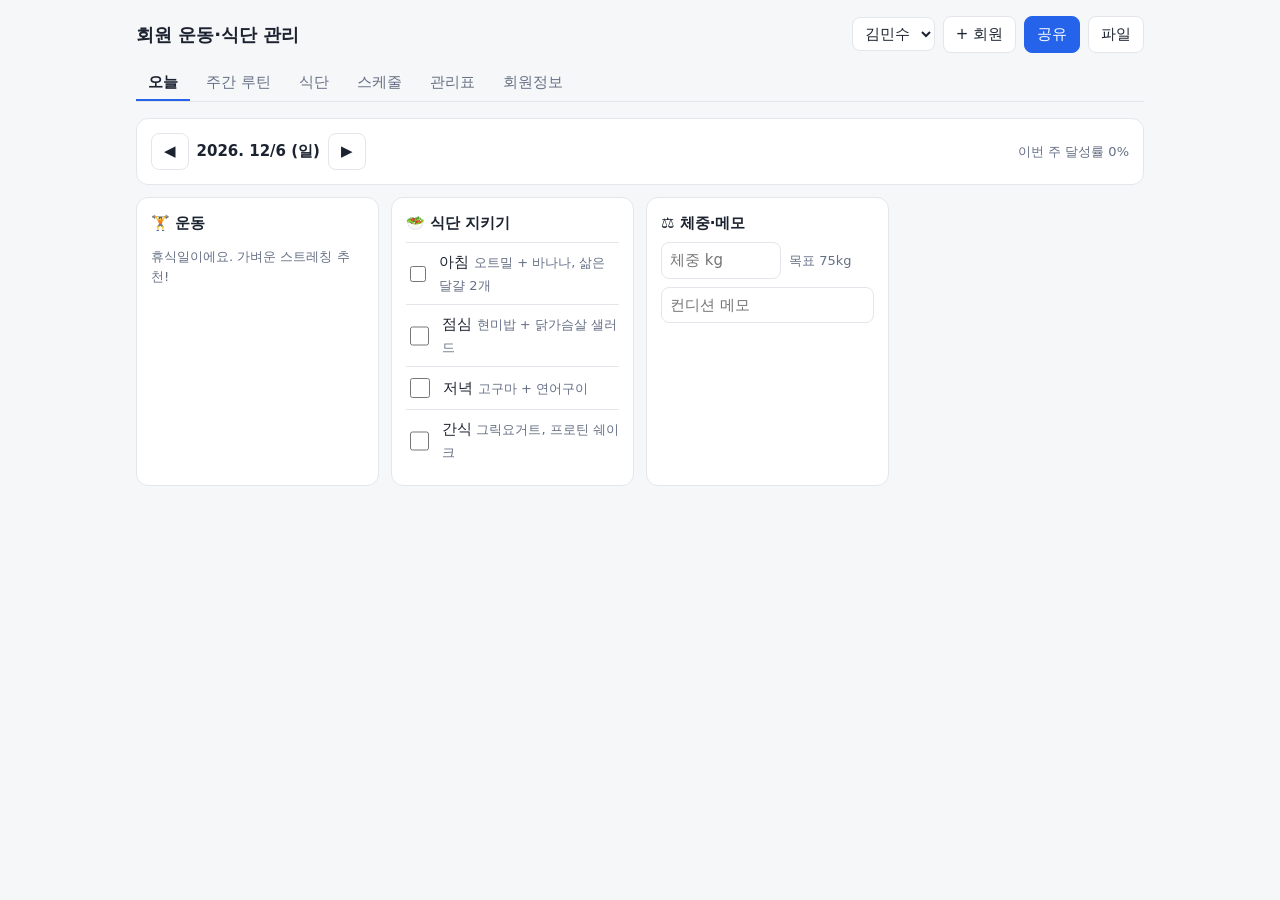
==== fitness/index.html @ 280bfaa5 "fitness: 회원별 운동 루틴·스케줄·식단·개인 관리표 앱 + 공유 링크 - fitness/index.html: 오늘 체크, 주간 루틴, 식단 합계, 스케줄(.ics), 4주 " ====
<!doctype html>
<html lang="ko">
<head>
<meta charset="utf-8">
<meta name="viewport" content="width=device-width,initial-scale=1">
<title>회원 운동 관리</title>
<meta name="description" content="회원별 운동 루틴·스케줄·식단·개인 운동 관리표">
<style>
:root{--bg:#f6f7f9;--card:#fff;--fg:#1c2330;--sub:#667085;--line:#e3e6eb;--pri:#2563eb;--pri-fg:#fff;--ok:#16a34a;--part:#f59e0b;--miss:#e5e7eb;--warn:#dc2626}
@media (prefers-color-scheme:dark){:root:not([data-theme="light"]){--bg:#0f141b;--card:#18202a;--fg:#e6e9ee;--sub:#98a2b3;--line:#2a3441;--pri:#60a5fa;--pri-fg:#0b1220;--ok:#22c55e;--part:#fbbf24;--miss:#2a3441;--warn:#f87171}}
:root[data-theme="dark"]{--bg:#0f141b;--card:#18202a;--fg:#e6e9ee;--sub:#98a2b3;--line:#2a3441;--pri:#60a5fa;--pri-fg:#0b1220;--ok:#22c55e;--part:#fbbf24;--miss:#2a3441;--warn:#f87171}
*{box-sizing:border-box}
body{margin:0;background:var(--bg);color:var(--fg);font:15px/1.5 system-ui,-apple-system,"Apple SD Gothic Neo","Malgun Gothic",sans-serif}
.wrap{max-width:1040px;margin:0 auto;padding:16px}
header{display:flex;flex-wrap:wrap;gap:8px;align-items:center;margin-bottom:12px}
header h1{font-size:18px;margin:0 auto 0 0}
button,select,input{font:inherit;color:inherit}
button{background:var(--card);border:1px solid var(--line);border-radius:8px;padding:6px 12px;cursor:pointer}
button.pri{background:var(--pri);color:var(--pri-fg);border-color:var(--pri)}
button.x{border:0;background:none;color:var(--sub);padding:0 4px}
select,input{background:var(--card);border:1px solid var(--line);border-radius:8px;padding:6px 8px;min-width:0}
.tabs{display:flex;gap:4px;overflow-x:auto;border-bottom:1px solid var(--line);margin-bottom:16px}
.tabs button{border:0;border-bottom:2px solid transparent;border-radius:0;background:none;white-space:nowrap;color:var(--sub)}
.tabs button.on{color:var(--fg);border-color:var(--pri);font-weight:600}
.card{background:var(--card);border:1px solid var(--line);border-radius:12px;padding:14px;margin-bottom:12px}
.card h3{margin:0 0 8px;font-size:15px}
.grid{display:grid;gap:12px;grid-template-columns:repeat(auto-fill,minmax(220px,1fr))}
.row{display:flex;gap:8px;align-items:center;flex-wrap:wrap}
.sub{color:var(--sub);font-size:13px}
.item{display:flex;justify-content:space-between;gap:8px;padding:6px 0;border-top:1px solid var(--line)}
.item:first-of-type{border-top:0}
label.chk{display:flex;gap:10px;align-items:center;padding:8px 0;border-top:1px solid var(--line);cursor:pointer}
label.chk input{width:20px;height:20px}
.bar{height:8px;background:var(--miss);border-radius:4px;overflow:hidden;margin:4px 0 10px}
.bar i{display:block;height:100%;background:var(--pri)}
.bar.over i{background:var(--warn)}
form.add{display:flex;flex-wrap:wrap;gap:6px;margin-top:10px}
form.add input{flex:1 1 80px}
form.add input.s{flex:0 1 64px}
table{width:100%;border-collapse:collapse;font-size:14px}
th,td{border:1px solid var(--line);padding:6px;text-align:center}
th{background:var(--bg);font-weight:600}
td.l{text-align:left;white-space:nowrap}
table.wk{min-width:520px}
@media (max-width:480px){th,td{padding:4px 3px;font-size:13px}}
.cal td{height:64px;vertical-align:top;cursor:pointer}
.cal .n{font-size:12px;color:var(--sub)}
.st-ok{background:color-mix(in srgb,var(--ok) 22%,transparent)}
.st-part{background:color-mix(in srgb,var(--part) 22%,transparent)}
.st-rest{color:var(--sub)}
.today{outline:2px solid var(--pri);outline-offset:-2px}
.ck{cursor:pointer;font-size:16px}
.banner{background:color-mix(in srgb,var(--pri) 14%,var(--card));border:1px solid var(--line);border-radius:10px;padding:10px 14px;margin-bottom:12px}
.modal{position:fixed;inset:0;background:#0008;display:flex;align-items:center;justify-content:center;padding:16px;z-index:9}
.modal .card{max-width:520px;width:100%}
.modal input{width:100%;margin:4px 0 8px}
#toast{position:fixed;left:50%;bottom:24px;transform:translateX(-50%);background:var(--fg);color:var(--bg);padding:8px 16px;border-radius:20px;opacity:0;transition:.2s;pointer-events:none}
#toast.on{opacity:1}
.share .edit{display:none!important}
.tw{overflow-x:auto}
@media print{header,.tabs,.edit,.noprint,#toast{display:none!important}body{background:#fff;color:#000}.card{border:0;padding:0}.wrap{max-width:none}}
</style>
</head>
<body>
<div class="wrap" id="app">불러오는 중…</div>
<div id="toast"></div>
<input type="file" id="file" accept=".json" hidden>
<script>
const WEEK=['월','화','수','목','금','토','일'],DAYS=['일','월','화','수','목','금','토'],SLOTS=['아침','점심','저녁','간식'];
const KEY='fit.v1',$=s=>document.querySelector(s);
const esc=s=>String(s??'').replace(/[&<>"']/g,c=>({'&':'&amp;','<':'&lt;','>':'&gt;','"':'&quot;',"'":'&#39;'}[c]));
const LS={get(k){try{return JSON.parse(localStorage.getItem(k))}catch(e){return null}},set(k,v){try{localStorage.setItem(k,JSON.stringify(v))}catch(e){}}};
const ymd=d=>new Date(d.getTime()-d.getTimezoneOffset()*6e4).toISOString().slice(0,10);
const TODAY=ymd(new Date());
const add=(s,n)=>{const d=new Date(s+'T00:00');d.setDate(d.getDate()+n);return ymd(d)};
const dn=s=>DAYS[new Date(s+'T00:00').getDay()];
const monday=s=>add(s,-((new Date(s+'T00:00').getDay()+6)%7));
const md=s=>+s.slice(5,7)+'/'+ +s.slice(8);
const enc=o=>{let s='';new TextEncoder().encode(JSON.stringify(o)).forEach(b=>s+=String.fromCharCode(b));return btoa(s).replace(/\+/g,'-').replace(/\//g,'_').replace(/=+$/,'')};
const dec=s=>JSON.parse(new TextDecoder().decode(Uint8Array.from(atob(s.replace(/-/g,'+').replace(/_/g,'/')),c=>c.charCodeAt(0))));
let D={members:[]},BASE=null,cur=null,SHARE=false,tab=LS.get(KEY+'.tab')||'today',day=TODAY,modal='';
const M=()=>D.members.find(m=>m.id===cur)||D.members[0];
const L=(m,d)=>(m.log[d]=m.log[d]||{done:[],meals:[]});
function stat(m,d){const ex=m.routine[dn(d)]||[],dn_=(m.log[d]?.done||[]).filter(n=>ex.some(e=>e.name===n)).length;return{t:ex.length,d:dn_}}
function rate(m,from,to){let t=0,d=0;for(let s=from;s<=to&&s<=TODAY;s=add(s,1)){const x=stat(m,s);t+=x.t;d+=x.d}return t?Math.round(d/t*100):0}
function toast(t){const e=$('#toast');e.textContent=t;e.classList.add('on');clearTimeout(e._t);e._t=setTimeout(()=>e.classList.remove('on'),1800)}
function save(){const m=M();if(SHARE){LS.set('fit.log.'+m.id,m.log)}else{D.updated=TODAY;LS.set(KEY,D);LS.set(KEY+'.cur',cur)}}
function dl(name,text,type){const a=document.createElement('a');a.href=URL.createObjectURL(new Blob([text],{type}));a.download=name;a.click();setTimeout(()=>URL.revokeObjectURL(a.href),1000)}
async function copy(t){try{await navigator.clipboard.writeText(t);toast('복사했어요')}catch(e){prompt('복사하세요',t)}}
const fix=m=>{m.routine=m.routine||{};WEEK.forEach(w=>m.routine[w]=m.routine[w]||[]);m.meals=m.meals||{};SLOTS.forEach(s=>m.meals[s]=m.meals[s]||[]);m.schedule=m.schedule||[];m.log=m.log||{};return m};

async function init(){
  const q=new URLSearchParams(location.search);
  try{BASE=await(await fetch('members.json',{cache:'no-store'})).json()}catch(e){}
  let sm=null;
  if(location.hash.startsWith('#s=')){try{sm=dec(location.hash.slice(3))}catch(e){toast('공유 링크가 손상됐어요')}}
  else if(q.get('m')){sm=BASE?.members.find(x=>x.id===q.get('m'));if(!sm)toast('회원을 찾지 못했어요')}
  if(sm){SHARE=true;document.body.classList.add('share');sm=fix(structuredClone(sm));sm.log=LS.get('fit.log.'+sm.id)||sm.log;D={members:[sm]};cur=sm.id;if(tab==='info')tab='today'}
  else{D=LS.get(KEY)||structuredClone(BASE)||{members:[]};D.members.forEach(fix);cur=LS.get(KEY+'.cur')||D.members[0]?.id}
  render();
}

function render(){
  const m=M();
  const tabs=[['today','오늘'],['routine','주간 루틴'],['diet','식단'],['sched','스케줄'],['sheet','관리표'],['info','회원정보']].filter(t=>!(SHARE&&t[0]==='info'));
  let h=`<header><h1>${SHARE?esc(m.name)+'님 운동 루틴':'회원 운동·식단 관리'}</h1>`;
  if(!SHARE)h+=`<select id="msel" aria-label="회원 선택">${D.members.map(x=>`<option value="${esc(x.id)}"${x.id===m?.id?' selected':''}>${esc(x.name)}</option>`).join('')}</select>
    <button data-act="addM">+ 회원</button><button class="pri" data-act="share">공유</button><button data-act="more">파일</button>`;
  else h+=`<button class="pri" data-act="copylog">기록 보내기</button>`;
  h+=`</header>`;
  if(SHARE)h+=`<div class="banner">트레이너가 보낸 루틴이에요. 체크한 기록은 이 기기에 저장되고, <b>기록 보내기</b>로 카톡 등에 붙여넣어 전달할 수 있어요.</div>`;
  if(!m){$('#app').innerHTML=h+`<div class="card">회원이 없어요. <button class="pri" data-act="addM">+ 회원 추가</button></div>`;return}
  h+=`<nav class="tabs">${tabs.map(([k,v])=>`<button data-act="tab" data-k="${k}" class="${tab===k?'on':''}">${v}</button>`).join('')}</nav>`;
  h+=({today:vToday,routine:vRoutine,diet:vDiet,sched:vSched,sheet:vSheet,info:vInfo}[tab]||vToday)(m);
  $('#app').innerHTML=h+modal;
}

function vToday(m){
  const ex=m.routine[dn(day)],lg=m.log[day]||{},done=lg.done||[],meals=lg.meals||[],s=stat(m,day);
  const pct=s.t?Math.round(s.d/s.t*100):0;
  const sc=m.schedule.filter(x=>x.date===day);
  return `<div class="card row"><button data-act="day" data-n="-1" aria-label="전날">◀</button><b>${day.slice(0,4)}. ${md(day)} (${dn(day)})</b><button data-act="day" data-n="1" aria-label="다음날">▶</button>${day!==TODAY?'<button data-act="day" data-n="0">오늘</button>':''}<span class="sub" style="margin-left:auto">이번 주 달성률 ${rate(m,monday(day),add(monday(day),6))}%</span></div>
  ${sc.length?`<div class="card"><h3>📅 오늘 일정</h3>${sc.map(x=>`<div class="item"><span>${esc(x.time)} ${esc(x.title)}</span><span class="sub">${esc(x.note)}</span></div>`).join('')}</div>`:''}
  <div class="grid">
  <div class="card"><h3>🏋️ 운동 ${s.t?`<span class="sub">${s.d}/${s.t}</span>`:''}</h3>${s.t?`<div class="bar"><i style="width:${pct}%"></i></div>`+ex.map(e=>`<label class="chk"><input type="checkbox" data-act="ex" data-name="${esc(e.name)}"${done.includes(e.name)?' checked':''}><span>${esc(e.name)} <span class="sub">${exTxt(e)}</span></span></label>`).join(''):'<p class="sub">휴식일이에요. 가벼운 스트레칭 추천!</p>'}</div>
  <div class="card"><h3>🥗 식단 지키기</h3>${SLOTS.map(sl=>`<label class="chk"><input type="checkbox" data-act="meal" data-slot="${sl}"${meals.includes(sl)?' checked':''}><span>${sl} <span class="sub">${esc(m.meals[sl].map(f=>f.food).join(', ')||'자유')}</span></span></label>`).join('')}</div>
  <div class="card"><h3>⚖️ 체중·메모</h3><div class="row"><input type="number" step="0.1" inputmode="decimal" placeholder="체중 kg" data-log="weight" value="${lg.weight??''}" style="width:120px"> <span class="sub">목표 ${m.targetWeight??'-'}kg</span></div><input placeholder="컨디션 메모" data-log="memo" value="${esc(lg.memo)}" style="width:100%;margin-top:8px"></div>
  </div>`;
}
const exTxt=e=>`${e.sets}×${esc(e.reps)}${+e.kg?' · '+e.kg+'kg':''}`;

function vRoutine(m){
  return `<div class="grid">${WEEK.map(w=>{const ex=m.routine[w];return `<div class="card"><h3>${w}요일 <span class="sub">${ex.length?ex.length+'종목 · '+ex.reduce((a,e)=>a+(+e.sets||0),0)+'세트':'휴식'}</span></h3>${ex.map((e,i)=>`<div class="item"><span>${esc(e.name)}</span><span class="sub">${exTxt(e)} <button class="x edit" data-act="delEx" data-w="${w}" data-i="${i}" aria-label="삭제">×</button></span></div>`).join('')}</div>`}).join('')}</div>
  <div class="card edit"><h3>운동 추가</h3><form class="add" data-form="ex"><select name="w">${WEEK.map(w=>`<option>${w}</option>`).join('')}</select><input name="name" placeholder="운동 이름" required><input class="s" name="sets" type="number" min="1" placeholder="세트" required><input class="s" name="reps" placeholder="횟수" required><input class="s" name="kg" type="number" step="0.5" placeholder="kg"><button class="pri">추가</button></form>
  <div class="row" style="margin-top:10px"><span class="sub">요일 복사:</span><select id="cpf">${WEEK.map(w=>`<option>${w}</option>`).join('')}</select>→<select id="cpt">${WEEK.map(w=>`<option>${w}</option>`).join('')}</select><button data-act="cpDay">복사</button></div></div>`;
}

function vDiet(m){
  const all=SLOTS.flatMap(s=>m.meals[s]),k=all.reduce((a,f)=>a+(+f.kcal||0),0),p=all.reduce((a,f)=>a+(+f.protein||0),0);
  const b=(v,t)=>`<div class="bar${t&&v>t*1.1?' over':''}"><i style="width:${t?Math.min(100,v/t*100):0}%"></i></div>`;
  return `<div class="card"><h3>하루 합계</h3><div class="sub">칼로리 ${k} / ${m.kcal||'-'} kcal</div>${b(k,m.kcal)}<div class="sub">단백질 ${p} / ${m.protein||'-'} g</div>${b(p,m.protein)}</div>
  <div class="grid">${SLOTS.map(s=>`<div class="card"><h3>${s} <span class="sub">${m.meals[s].reduce((a,f)=>a+(+f.kcal||0),0)}kcal</span></h3>${m.meals[s].map((f,i)=>`<div class="item"><span>${esc(f.food)}</span><span class="sub">${f.kcal}kcal · 단 ${f.protein}g <button class="x edit" data-act="delMeal" data-s="${s}" data-i="${i}" aria-label="삭제">×</button></span></div>`).join('')||'<p class="sub">비어 있음</p>'}</div>`).join('')}</div>
  <div class="card edit"><h3>음식 추가</h3><form class="add" data-form="meal"><select name="s">${SLOTS.map(s=>`<option>${s}</option>`).join('')}</select><input name="food" placeholder="음식" required><input class="s" name="kcal" type="number" placeholder="kcal" required><input class="s" name="protein" type="number" placeholder="단백질g"><button class="pri">추가</button></form></div>`;
}

function vSched(m){
  const list=m.schedule.map((x,i)=>({...x,i})).sort((a,b)=>(a.date+a.time).localeCompare(b.date+b.time));
  const up=list.filter(x=>x.date>=TODAY),past=list.filter(x=>x.date<TODAY).reverse();
  const row=x=>`<div class="item"><span><b>${md(x.date)}(${dn(x.date)})</b> ${esc(x.time)} ${esc(x.title)} <span class="sub">${esc(x.note)}</span></span><button class="x edit" data-act="delSch" data-i="${x.i}" aria-label="삭제">×</button></div>`;
  return `<div class="card"><div class="row"><h3 style="margin:0">다가오는 일정</h3><button style="margin-left:auto" data-act="ics">📲 내 캘린더에 저장</button></div>${up.map(row).join('')||'<p class="sub">예정된 일정이 없어요</p>'}</div>
  ${past.length?`<div class="card"><h3>지난 일정</h3>${past.slice(0,10).map(row).join('')}</div>`:''}
  <div class="card edit"><h3>일정 추가</h3><form class="add" data-form="sch"><input name="date" type="date" value="${TODAY}" required><input class="s" name="time" type="time" value="19:00"><input name="title" placeholder="예: PT 세션" required><input name="note" placeholder="메모"><button class="pri">추가</button></form></div>`;
}

function vSheet(m){
  const mon=monday(day),wk=[-21,-14,-7,0].map(n=>add(mon,n)),r=rate(m,wk[0],add(mon,6));
  const ws=m.log&&Object.keys(m.log).sort().map(d=>m.log[d].weight).filter(Boolean),last=ws.length?ws[ws.length-1]:m.weight;
  let h=`<div class="card"><div class="row"><h3 style="margin:0">${esc(m.name)} · 개인 운동 계획 관리표</h3><span class="noprint" style="margin-left:auto"><button data-act="day" data-n="-7">◀</button> <button data-act="day" data-n="7">▶</button> <button data-act="print">🖨 인쇄/PDF</button></span></div>
  <p class="sub">목표 ${esc(m.goal)} · ${esc(m.level)} · 시작 ${esc(m.start)} · 체중 ${m.weight??'-'} → <b>${last??'-'}</b> (목표 ${m.targetWeight??'-'}kg) · 4주 달성률 <b>${r}%</b></p>
  <div class="tw"><table class="cal"><tr><th>주</th>${WEEK.map(w=>`<th>${w}</th>`).join('')}</tr>${wk.map(w0=>`<tr><th>${md(w0)}~</th>${WEEK.map((_,i)=>{const d=add(w0,i),s=stat(m,d),c=!s.t?'st-rest':s.d===s.t?'st-ok':s.d?'st-part':'',wt=m.log[d]?.weight;return `<td class="${c}${d===TODAY?' today':''}" data-act="goDay" data-d="${d}"><div class="n">${md(d)}</div>${s.t?s.d+'/'+s.t:'휴식'}${wt?`<div class="n">${wt}kg</div>`:''}</td>`}).join('')}</tr>`).join('')}</table></div>
  <p class="sub">초록=완료 · 노랑=일부 · 칸을 누르면 그날로 이동</p></div>`;
  h+=`<div class="card"><h3>요일별 운동 체크표 (최근 4주)</h3><div class="tw"><table class="wk"><tr><th>요일</th><th>운동</th><th>세트×횟수</th><th>중량</th>${wk.map(w=>`<th>${md(w)}주</th>`).join('')}</tr>`;
  WEEK.forEach((w,wi)=>{const ex=m.routine[w];ex.forEach((e,i)=>{h+=`<tr>${i?'':`<th rowspan="${ex.length}">${w}</th>`}<td class="l">${esc(e.name)}</td><td>${e.sets}×${esc(e.reps)}</td><td>${+e.kg?e.kg+'kg':'-'}</td>${wk.map(w0=>{const d=add(w0,wi),on=m.log[d]?.done?.includes(e.name);return `<td class="ck" data-act="ck" data-d="${d}" data-name="${esc(e.name)}">${on?'✅':d>TODAY?'':'⬜'}</td>`}).join('')}</tr>`})});
  h+=`</table></div></div>`;
  const k=SLOTS.flatMap(s=>m.meals[s]).reduce((a,f)=>a+(+f.kcal||0),0);
  h+=`<div class="card"><h3>식단 계획 (하루 ${k}kcal / 목표 ${m.kcal||'-'}kcal)</h3><table><tr><th>끼니</th><th>메뉴</th><th>kcal</th><th>단백질</th></tr>${SLOTS.map(s=>`<tr><th>${s}</th><td class="l">${esc(m.meals[s].map(f=>f.food).join(', '))||'-'}</td><td>${m.meals[s].reduce((a,f)=>a+(+f.kcal||0),0)}</td><td>${m.meals[s].reduce((a,f)=>a+(+f.protein||0),0)}g</td></tr>`).join('')}</table></div>`;
  return h;
}

function vInfo(m){
  const f=(k,l,t='text')=>`<label class="sub">${l}<br><input type="${t}" data-f="${k}" value="${esc(m[k])}"${t==='number'?' step="0.1"':''} style="width:100%"></label>`;
  const bmi=m.height&&m.weight?(m.weight/((m.height/100)**2)).toFixed(1):'-';
  return `<div class="card"><div class="grid">${f('name','이름')}${f('goal','목표')}${f('level','수준')}${f('start','시작일','date')}${f('height','키(cm)','number')}${f('weight','시작 체중(kg)','number')}${f('targetWeight','목표 체중(kg)','number')}${f('kcal','하루 목표 kcal','number')}${f('protein','하루 목표 단백질(g)','number')}</div><p class="sub">BMI ${bmi} · 회원 ID ${esc(m.id)}</p><button data-act="delM" style="color:var(--warn)">회원 삭제</button></div>`;
}

function shareLinks(m){const u=location.origin+location.pathname,inRepo=BASE?.members.some(x=>x.id===m.id);return{live:u+'#s='+enc({...m,log:{}}),repo:inRepo?u+'?m='+encodeURIComponent(m.id):''}}
function weekText(m){const mon=monday(day);let t=`[${m.name}] 운동 기록 ${md(mon)}~${md(add(mon,6))}\n`;WEEK.forEach((w,i)=>{const d=add(mon,i),s=stat(m,d),lg=m.log[d]||{};t+=`${w} ${md(d)} ${s.t?(s.d===s.t?'✅':s.d?'🟨':'⬜')+` ${s.d}/${s.t}`:'휴식'}${lg.meals?.length?` · 식단 ${lg.meals.length}/4`:''}${lg.weight?` · ${lg.weight}kg`:''}${lg.memo?` · ${lg.memo}`:''}\n`});return t+`달성률 ${rate(m,mon,add(mon,6))}%`}
function ics(m){const z=n=>String(n).padStart(2,'0'),now=new Date(),st=`${now.getUTCFullYear()}${z(now.getUTCMonth()+1)}${z(now.getUTCDate())}T${z(now.getUTCHours())}${z(now.getUTCMinutes())}00Z`,c=s=>String(s||'').replace(/[,;\\]/g,'\\$&').replace(/\n/g,'\\n');
  const L=['BEGIN:VCALENDAR','VERSION:2.0','PRODID:-//LINK//fitness//KO'];m.schedule.forEach((s,i)=>{const dt=s.date.replace(/-/g,'')+'T'+(s.time||'09:00').replace(':','')+'00';L.push('BEGIN:VEVENT',`UID:${m.id}-${i}-${dt}@link`,'DTSTAMP:'+st,'DTSTART:'+dt,'DURATION:PT1H','SUMMARY:'+c(s.title),'DESCRIPTION:'+c(s.note),'END:VEVENT')});L.push('END:VCALENDAR');dl(m.name+'_스케줄.ics',L.join('\r\n'),'text/calendar')}

const ACT={
  tab:o=>{tab=o.k;LS.set(KEY+'.tab',tab);render()},
  day:o=>{day=+o.n?add(day,+o.n):TODAY;render()},
  goDay:o=>{day=o.d;tab='today';render()},
  ex:o=>{const lg=L(M(),day),i=lg.done.indexOf(o.name);i<0?lg.done.push(o.name):lg.done.splice(i,1);save();render()},
  ck:o=>{if(o.d>TODAY)return;const lg=L(M(),o.d);lg.done=lg.done||[];const i=lg.done.indexOf(o.name);i<0?lg.done.push(o.name):lg.done.splice(i,1);save();render()},
  meal:o=>{const lg=L(M(),day);lg.meals=lg.meals||[];const i=lg.meals.indexOf(o.slot);i<0?lg.meals.push(o.slot):lg.meals.splice(i,1);save();render()},
  delEx:o=>{M().routine[o.w].splice(+o.i,1);save();render()},
  delMeal:o=>{M().meals[o.s].splice(+o.i,1);save();render()},
  delSch:o=>{M().schedule.splice(+o.i,1);save();render()},
  cpDay:()=>{const f=$('#cpf').value,t=$('#cpt').value;if(f===t)return;M().routine[t]=structuredClone(M().routine[f]);save();render();toast(`${f}→${t} 복사`)},
  addM:()=>{const n=prompt('회원 이름');if(!n)return;const id='m'+Date.now().toString(36);D.members.push(fix({id,name:n.trim(),goal:'',level:'초급',start:TODAY,kcal:2000,protein:100}));cur=id;tab='info';save();render()},
  delM:()=>{if(!confirm(M().name+' 회원을 삭제할까요? (되돌릴 수 없음)'))return;D.members=D.members.filter(x=>x.id!==cur);cur=D.members[0]?.id;save();render()},
  share:()=>{const m=M(),s=shareLinks(m);modal=`<div class="modal" data-act="close"><div class="card" data-act="stay"><h3>${esc(m.name)}님에게 공유</h3><p class="sub">① 바로 공유 — 지금 화면 그대로 담긴 링크</p><input readonly value="${esc(s.live)}"><div class="row"><button class="pri" data-act="cp" data-u="live">복사</button>${navigator.share?'<button data-act="ns">카톡·문자로 보내기</button>':''}</div>${s.repo?`<p class="sub">② 짧은 링크 — 깃허브 저장소 기준 (파일→내보내기 후 커밋하면 최신 반영)</p><input readonly value="${esc(s.repo)}"><button data-act="cp" data-u="repo">복사</button>`:''}<p class="sub">회원은 보기 전용으로 열리고, 운동 체크만 할 수 있어요.</p><button data-act="close">닫기</button></div></div>`;render()},
  cp:o=>copy(shareLinks(M())[o.u]),
  ns:()=>navigator.share({title:M().name+'님 운동 루틴',url:shareLinks(M()).live}).catch(()=>{}),
  more:()=>{modal=`<div class="modal" data-act="close"><div class="card" data-act="stay"><h3>파일 · 깃허브</h3><p class="sub">수정 내용은 이 기기에 자동 저장돼요. 깃허브에 올리려면 내보낸 파일로 <code>fitness/members.json</code>을 덮어쓰세요.</p><div class="row"><button class="pri" data-act="export">members.json 내보내기</button><button data-act="import">가져오기</button><button data-act="repo">저장소 최신 불러오기</button></div><br><button data-act="close">닫기</button></div></div>`;render()},
  export:()=>{dl('members.json',JSON.stringify(D,null,2),'application/json');toast('내보냈어요')},
  import:()=>$('#file').click(),
  repo:async()=>{if(!confirm('이 기기의 수정 내용을 저장소 데이터로 바꿀까요?'))return;try{D=await(await fetch('members.json',{cache:'no-store'})).json();D.members.forEach(fix);cur=D.members[0]?.id;modal='';save();render();toast('불러왔어요')}catch(e){toast('불러오기 실패')}},
  print:()=>window.print(),
  copylog:()=>copy(weekText(M())),
  ics:()=>ics(M()),
  close:(o,el,e)=>{if(e.target!==el)return;modal='';render()},
  stay:()=>{}
};
document.addEventListener('click',e=>{const b=e.target.closest('[data-act]');if(!b)return;ACT[b.dataset.act]?.(b.dataset,b,e)});
document.addEventListener('submit',e=>{e.preventDefault();const f=e.target,v=Object.fromEntries(new FormData(f)),m=M();
  if(f.dataset.form==='ex')m.routine[v.w].push({name:v.name.trim(),sets:+v.sets,reps:v.reps.trim(),kg:+v.kg||0});
  if(f.dataset.form==='meal')m.meals[v.s].push({food:v.food.trim(),kcal:+v.kcal,protein:+v.protein||0});
  if(f.dataset.form==='sch')m.schedule.push({date:v.date,time:v.time,title:v.title.trim(),note:v.note.trim()});
  save();render();toast('추가했어요')});
document.addEventListener('change',e=>{const t=e.target,m=M();
  if(t.id==='msel'){cur=t.value;save();render()}
  else if(t.dataset.f){m[t.dataset.f]=t.type==='number'?(t.value===''?null:+t.value):t.value;save();if(t.dataset.f==='name')render()}
  else if(t.dataset.log){const lg=L(m,day);lg[t.dataset.log]=t.type==='number'?(t.value===''?undefined:+t.value):t.value;save()}
  else if(t.id==='file'&&t.files[0]){t.files[0].text().then(s=>{const d=JSON.parse(s);if(!Array.isArray(d.members))throw 0;D=d;D.members.forEach(fix);cur=D.members[0]?.id;modal='';save();render();toast('가져왔어요')}).catch(()=>toast('올바른 members.json이 아니에요'));t.value=''}});
addEventListener("hashchange",()=>location.reload());
init();
</script>
</body>
</html>
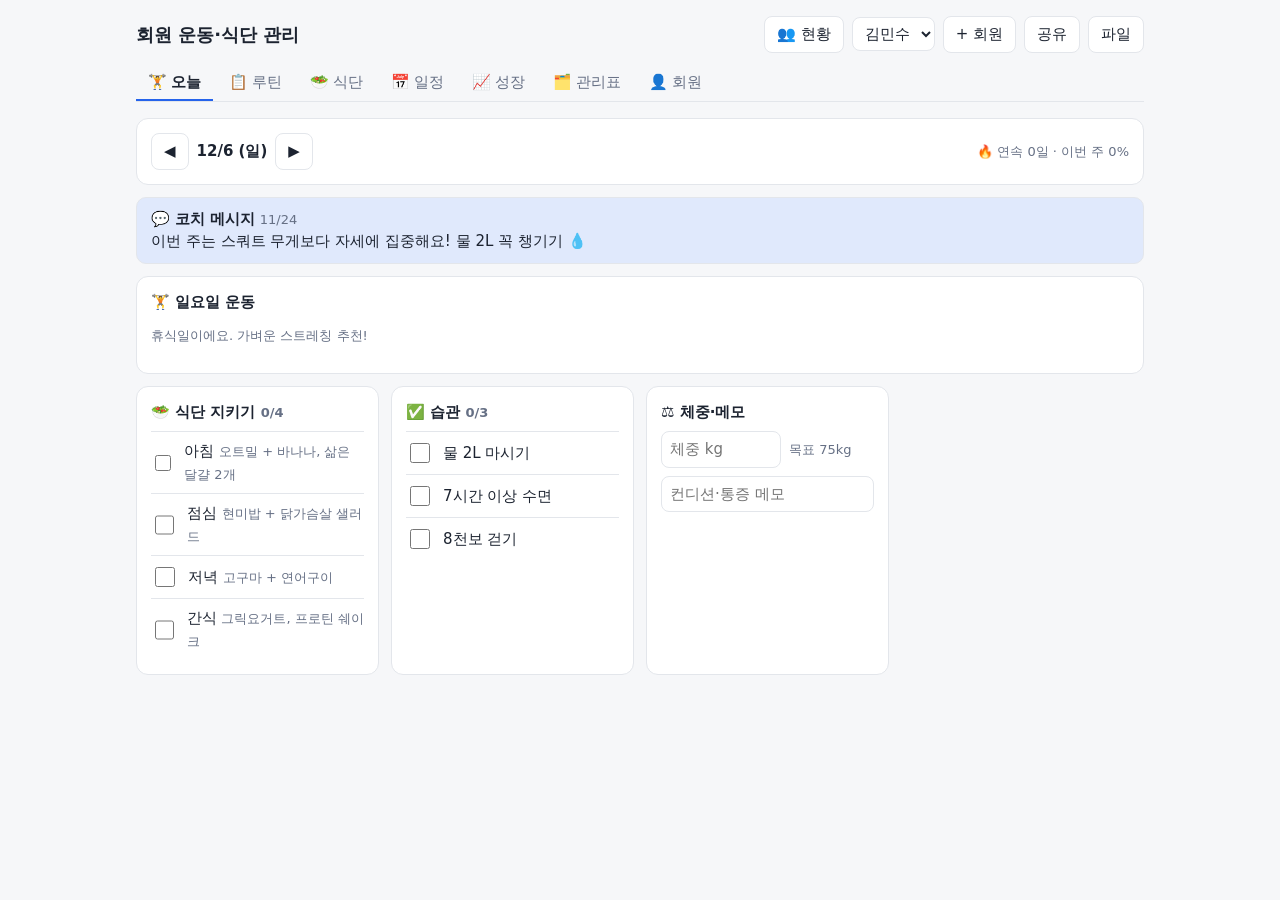
==== commit 88a41c84: "fitness: 세트 기록·휴식 타이머·증량 추천·성장 그래프·회원 현황판 업그레이드 - 세트별 kg×회 기록, 지난 기록 표시, 목표 달성 시 다음 무게 추천, 신기록(추정 1R" ====
--- a/fitness/index.html
+++ b/fitness/index.html
@@ -2,9 +2,12 @@
 <html lang="ko">
 <head>
 <meta charset="utf-8">
-<meta name="viewport" content="width=device-width,initial-scale=1">
+<meta name="viewport" content="width=device-width,initial-scale=1,viewport-fit=cover">
 <title>회원 운동 관리</title>
-<meta name="description" content="회원별 운동 루틴·스케줄·식단·개인 운동 관리표">
+<meta name="description" content="회원별 운동 루틴·세트 기록·식단·습관·성장 그래프·개인 운동 관리표">
+<meta name="theme-color" content="#2563eb">
+<link rel="manifest" href="manifest.webmanifest">
+<link rel="apple-touch-icon" href="../app/icon-192.png">
 <style>
 :root{--bg:#f6f7f9;--card:#fff;--fg:#1c2330;--sub:#667085;--line:#e3e6eb;--pri:#2563eb;--pri-fg:#fff;--ok:#16a34a;--part:#f59e0b;--miss:#e5e7eb;--warn:#dc2626}
 @media (prefers-color-scheme:dark){:root:not([data-theme="light"]){--bg:#0f141b;--card:#18202a;--fg:#e6e9ee;--sub:#98a2b3;--line:#2a3441;--pri:#60a5fa;--pri-fg:#0b1220;--ok:#22c55e;--part:#fbbf24;--miss:#2a3441;--warn:#f87171}}
@@ -15,34 +18,45 @@
 header{display:flex;flex-wrap:wrap;gap:8px;align-items:center;margin-bottom:12px}
 header h1{font-size:18px;margin:0 auto 0 0}
 button,select,input{font:inherit;color:inherit}
-button{background:var(--card);border:1px solid var(--line);border-radius:8px;padding:6px 12px;cursor:pointer}
+button,label.btn{background:var(--card);border:1px solid var(--line);border-radius:8px;padding:6px 12px;cursor:pointer;display:inline-block}
 button.pri{background:var(--pri);color:var(--pri-fg);border-color:var(--pri)}
 button.x{border:0;background:none;color:var(--sub);padding:0 4px}
 select,input{background:var(--card);border:1px solid var(--line);border-radius:8px;padding:6px 8px;min-width:0}
 .tabs{display:flex;gap:4px;overflow-x:auto;border-bottom:1px solid var(--line);margin-bottom:16px}
 .tabs button{border:0;border-bottom:2px solid transparent;border-radius:0;background:none;white-space:nowrap;color:var(--sub)}
 .tabs button.on{color:var(--fg);border-color:var(--pri);font-weight:600}
+.tabs .ic{margin-right:4px}
 .card{background:var(--card);border:1px solid var(--line);border-radius:12px;padding:14px;margin-bottom:12px}
 .card h3{margin:0 0 8px;font-size:15px}
-.grid{display:grid;gap:12px;grid-template-columns:repeat(auto-fill,minmax(220px,1fr))}
+.card.ok{border-color:var(--ok)}
+.grid{display:grid;gap:12px;grid-template-columns:repeat(auto-fill,minmax(240px,1fr))}
 .row{display:flex;gap:8px;align-items:center;flex-wrap:wrap}
 .sub{color:var(--sub);font-size:13px}
+.warn{color:var(--warn);font-weight:600}
+.pr{color:var(--ok);font-weight:600}
 .item{display:flex;justify-content:space-between;gap:8px;padding:6px 0;border-top:1px solid var(--line)}
 .item:first-of-type{border-top:0}
 label.chk{display:flex;gap:10px;align-items:center;padding:8px 0;border-top:1px solid var(--line);cursor:pointer}
-label.chk input{width:20px;height:20px}
+input[type=checkbox]{width:20px;height:20px;accent-color:var(--ok)}
 .bar{height:8px;background:var(--miss);border-radius:4px;overflow:hidden;margin:4px 0 10px}
+.bar.sm{height:6px;margin:2px 0}
 .bar i{display:block;height:100%;background:var(--pri)}
 .bar.over i{background:var(--warn)}
+.kpi{display:grid;grid-template-columns:repeat(auto-fit,minmax(130px,1fr));gap:8px;margin-bottom:12px}
+.kpi>div{background:var(--card);border:1px solid var(--line);border-radius:12px;padding:10px 12px}
+.kpi b{display:block;font-size:20px;margin-top:2px}
+.set{display:grid;grid-template-columns:32px 1fr 1fr 48px;gap:6px;align-items:center;margin:4px 0;text-align:center}
+.set input{width:100%;text-align:center}
+.set button.done{background:var(--ok);border-color:var(--ok);color:#fff}
+.set.hd{margin:8px 0 0}
 form.add{display:flex;flex-wrap:wrap;gap:6px;margin-top:10px}
 form.add input{flex:1 1 80px}
-form.add input.s{flex:0 1 64px}
+form.add input.s{flex:0 1 76px}
 table{width:100%;border-collapse:collapse;font-size:14px}
 th,td{border:1px solid var(--line);padding:6px;text-align:center}
 th{background:var(--bg);font-weight:600}
 td.l{text-align:left;white-space:nowrap}
-table.wk{min-width:520px}
-@media (max-width:480px){th,td{padding:4px 3px;font-size:13px}}
+table.wk{min-width:560px}
 .cal td{height:64px;vertical-align:top;cursor:pointer}
 .cal .n{font-size:12px;color:var(--sub)}
 .st-ok{background:color-mix(in srgb,var(--ok) 22%,transparent)}
@@ -50,88 +64,179 @@
 .st-rest{color:var(--sub)}
 .today{outline:2px solid var(--pri);outline-offset:-2px}
 .ck{cursor:pointer;font-size:16px}
+tr[data-act]{cursor:pointer}
 .banner{background:color-mix(in srgb,var(--pri) 14%,var(--card));border:1px solid var(--line);border-radius:10px;padding:10px 14px;margin-bottom:12px}
+svg.ch{width:100%;height:auto;display:block;margin-top:6px}
+.ch .ax{stroke:var(--line)}.ch .ln{fill:none;stroke:var(--pri);stroke-width:2.5;stroke-linejoin:round}.ch .dt{fill:var(--pri)}.ch .br{fill:var(--pri)}.ch text{fill:var(--sub);font-size:10px}
+.ph{display:grid;grid-template-columns:repeat(auto-fill,minmax(96px,1fr));gap:8px}
+.cmp{display:grid;grid-template-columns:1fr 1fr;gap:8px;margin-bottom:10px}
+figure{margin:0}figcaption{font-size:12px;color:var(--sub);text-align:center}
+figure img{width:100%;aspect-ratio:3/4;object-fit:cover;border-radius:8px;display:block}
 .modal{position:fixed;inset:0;background:#0008;display:flex;align-items:center;justify-content:center;padding:16px;z-index:9}
 .modal .card{max-width:520px;width:100%}
 .modal input{width:100%;margin:4px 0 8px}
-#toast{position:fixed;left:50%;bottom:24px;transform:translateX(-50%);background:var(--fg);color:var(--bg);padding:8px 16px;border-radius:20px;opacity:0;transition:.2s;pointer-events:none}
+#toast{position:fixed;left:50%;bottom:24px;transform:translateX(-50%);background:var(--fg);color:var(--bg);padding:8px 16px;border-radius:20px;opacity:0;transition:.2s;pointer-events:none;z-index:10;white-space:nowrap}
 #toast.on{opacity:1}
+#timer{position:fixed;left:50%;transform:translateX(-50%);bottom:20px;display:flex;gap:6px;align-items:center;background:var(--fg);color:var(--bg);padding:6px 8px 6px 16px;border-radius:999px;z-index:8;box-shadow:0 4px 16px #0004}
+#timer[hidden]{display:none}
+#timer b{font-size:20px;font-variant-numeric:tabular-nums;min-width:52px}
+#timer button{background:transparent;color:inherit;border-color:color-mix(in srgb,var(--bg) 35%,transparent);padding:4px 8px}
 .share .edit{display:none!important}
 .tw{overflow-x:auto}
-@media print{header,.tabs,.edit,.noprint,#toast{display:none!important}body{background:#fff;color:#000}.card{border:0;padding:0}.wrap{max-width:none}}
+@media (max-width:640px){
+.wrap{padding-bottom:96px}
+header h1{font-size:16px;width:100%}
+.tabs{position:fixed;left:0;right:0;bottom:0;z-index:6;margin:0;gap:0;background:var(--card);border-top:1px solid var(--line);border-bottom:0;padding:0 2px env(safe-area-inset-bottom)}
+.tabs button{flex:1 0 50px;display:flex;flex-direction:column;align-items:center;font-size:11px;padding:6px 2px;border-bottom:0;border-top:2px solid transparent}
+.tabs button.on{border-top-color:var(--pri)}
+.tabs .ic{margin:0;font-size:18px}
+#timer{bottom:76px}#toast{bottom:84px}
+th,td{padding:4px 3px;font-size:13px}
+}
+@media print{header,.tabs,.edit,.noprint,#toast,#timer{display:none!important}body{background:#fff;color:#000}.card{border:0;padding:0}.wrap{max-width:none;padding:0}}
 </style>
 </head>
 <body>
 <div class="wrap" id="app">불러오는 중…</div>
-<div id="toast"></div>
+<div id="timer" hidden role="timer" aria-live="polite"><span>휴식</span><b>1:30</b><button data-act="tm" data-n="-15">-15</button><button data-act="tm" data-n="15">+15</button><button data-act="tm" data-n="0">건너뛰기</button></div>
+<div id="toast" role="status"></div>
 <input type="file" id="file" accept=".json" hidden>
+<datalist id="lib"></datalist>
 <script>
-const WEEK=['월','화','수','목','금','토','일'],DAYS=['일','월','화','수','목','금','토'],SLOTS=['아침','점심','저녁','간식'];
+const WEEK=['월','화','수','목','금','토','일'],DAYS=['일','월','화','수','목','금','토'],SLOTS=['아침','점심','저녁','간식'],HAB=['물 2L 마시기','7시간 이상 수면','8천보 걷기'];
+const LIB='스쿼트,프론트 스쿼트,레그프레스,런지,불가리안 스플릿스쿼트,레그 익스텐션,레그 컬,힙쓰러스트,루마니안 데드리프트,데드리프트,카프 레이즈,벤치프레스,인클라인 벤치프레스,덤벨 프레스,체스트 플라이,푸시업,딥스,오버헤드 프레스,덤벨 숄더프레스,사이드 레터럴 레이즈,페이스풀,랫풀다운,풀업,풀업(보조),바벨 로우,시티드 로우,원암 덤벨 로우,바벨 컬,덤벨 컬,해머 컬,트라이셉스 푸시다운,라잉 트라이셉스 익스텐션,플랭크,크런치,레그 레이즈,러닝머신,사이클,로잉머신,스텝밀,버피,케틀벨 스윙'.split(',');
+const BODY={weight:['체중','kg'],fat:['체지방률','%'],muscle:['골격근량','kg'],waist:['허리둘레','cm']};
+const TABS=[['today','🏋️','오늘'],['routine','📋','루틴'],['diet','🥗','식단'],['sched','📅','일정'],['grow','📈','성장'],['sheet','🗂️','관리표'],['info','👤','회원']];
 const KEY='fit.v1',$=s=>document.querySelector(s);
 const esc=s=>String(s??'').replace(/[&<>"']/g,c=>({'&':'&amp;','<':'&lt;','>':'&gt;','"':'&quot;',"'":'&#39;'}[c]));
-const LS={get(k){try{return JSON.parse(localStorage.getItem(k))}catch(e){return null}},set(k,v){try{localStorage.setItem(k,JSON.stringify(v))}catch(e){}}};
+const LS={get(k){try{return JSON.parse(localStorage.getItem(k))}catch(e){return null}},set(k,v){try{localStorage.setItem(k,JSON.stringify(v));return true}catch(e){return false}},del(k){try{localStorage.removeItem(k)}catch(e){}}};
 const ymd=d=>new Date(d.getTime()-d.getTimezoneOffset()*6e4).toISOString().slice(0,10);
 const TODAY=ymd(new Date());
 const add=(s,n)=>{const d=new Date(s+'T00:00');d.setDate(d.getDate()+n);return ymd(d)};
 const dn=s=>DAYS[new Date(s+'T00:00').getDay()];
 const monday=s=>add(s,-((new Date(s+'T00:00').getDay()+6)%7));
 const md=s=>+s.slice(5,7)+'/'+ +s.slice(8);
+const num=s=>parseFloat(s)||0;
+const tog=(a,v)=>{const i=a.indexOf(v);i<0?a.push(v):a.splice(i,1)};
 const enc=o=>{let s='';new TextEncoder().encode(JSON.stringify(o)).forEach(b=>s+=String.fromCharCode(b));return btoa(s).replace(/\+/g,'-').replace(/\//g,'_').replace(/=+$/,'')};
 const dec=s=>JSON.parse(new TextDecoder().decode(Uint8Array.from(atob(s.replace(/-/g,'+').replace(/_/g,'/')),c=>c.charCodeAt(0))));
-let D={members:[]},BASE=null,cur=null,SHARE=false,tab=LS.get(KEY+'.tab')||'today',day=TODAY,modal='';
+let D={members:[]},BASE=null,cur=null,SHARE=false,tab=LS.get(KEY+'.tab')||'today',day=TODAY,modal='',chEx='',chBody='weight',AC=null;
+const T={end:0,id:0};
 const M=()=>D.members.find(m=>m.id===cur)||D.members[0];
-const L=(m,d)=>(m.log[d]=m.log[d]||{done:[],meals:[]});
-function stat(m,d){const ex=m.routine[dn(d)]||[],dn_=(m.log[d]?.done||[]).filter(n=>ex.some(e=>e.name===n)).length;return{t:ex.length,d:dn_}}
+const L=(m,d)=>(m.log[d]=m.log[d]||{});
+const fix=m=>{m.routine=m.routine||{};WEEK.forEach(w=>m.routine[w]=m.routine[w]||[]);m.meals=m.meals||{};SLOTS.forEach(s=>m.meals[s]=m.meals[s]||[]);m.schedule=m.schedule||[];m.log=m.log||{};m.habits=m.habits||HAB.slice();m.coach=m.coach||[];m.photos=m.photos||[];return m};
+
+/* ── 계산 ── */
+const raw=(m,d,n)=>m.log[d]?.sets?.[n]||[];
+const isDone=(m,d,e)=>(m.log[d]?.done||[]).includes(e.name)||raw(m,d,e.name).filter(Boolean).length>=(+e.sets||1);
+const timed=e=>/[분초]/.test(e.reps)||!(+e.sets);
+function stat(m,d){const ex=m.routine[dn(d)]||[];return{t:ex.length,d:ex.filter(e=>isDone(m,d,e)).length}}
 function rate(m,from,to){let t=0,d=0;for(let s=from;s<=to&&s<=TODAY;s=add(s,1)){const x=stat(m,s);t+=x.t;d+=x.d}return t?Math.round(d/t*100):0}
-function toast(t){const e=$('#toast');e.textContent=t;e.classList.add('on');clearTimeout(e._t);e._t=setTimeout(()=>e.classList.remove('on'),1800)}
-function save(){const m=M();if(SHARE){LS.set('fit.log.'+m.id,m.log)}else{D.updated=TODAY;LS.set(KEY,D);LS.set(KEY+'.cur',cur)}}
+const e1=(kg,r)=>kg&&r?Math.round(kg*(1+Math.min(r,12)/30)*2)/2:0;
+const best1=(m,n)=>Math.max(0,...Object.values(m.log).flatMap(l=>(l.sets?.[n]||[]).filter(Boolean).map(s=>e1(s.kg,s.reps))));
+function lastSets(m,d,n){const ds=Object.keys(m.log).filter(x=>x<d&&raw(m,x,n).some(Boolean)).sort();return ds.length?{d:ds.at(-1),s:raw(m,ds.at(-1),n).filter(Boolean)}:null}
+function target(m,d,e){const p=lastSets(m,d,e.name),tr=num(e.reps);let kg=+e.kg||0,up=false;
+  if(p&&kg){kg=Math.max(kg,...p.s.map(x=>x.kg));if(tr&&p.s.length>=(+e.sets||1)&&p.s.every(x=>x.reps>=tr)){kg+=kg>=40?2.5:1;up=true}}
+  return{kg,reps:tr||'',up,prev:p}}
+function vol(m,d){const lg=m.log[d];if(!lg)return 0;let v=0;const s=lg.sets||{};
+  Object.values(s).forEach(a=>a.filter(Boolean).forEach(x=>v+=x.kg*x.reps));
+  (m.routine[dn(d)]||[]).forEach(e=>{if((lg.done||[]).includes(e.name)&&!(s[e.name]||[]).some(Boolean))v+=(+e.sets||0)*num(e.reps)*(+e.kg||0)});return v}
+const act=lg=>!!lg&&!!((lg.done||[]).length||Object.values(lg.sets||{}).some(a=>a.some(Boolean))||(lg.meals||[]).length||(lg.hab||[]).length||lg.weight);
+function streak(m){let d=act(m.log[TODAY])?TODAY:add(TODAY,-1),n=0;while(act(m.log[d])){n++;d=add(d,-1)}return n}
+const lastAct=m=>Object.keys(m.log).filter(d=>act(m.log[d])).sort().at(-1);
+function bodyPts(m,k){const p=Object.keys(m.log).sort().filter(d=>m.log[d][k]!=null&&m.log[d][k]!=='').map(d=>({x:d,y:+m.log[d][k]}));if(k==='weight'&&m.weight&&m.start&&(!p.length||p[0].x>m.start))p.unshift({x:m.start,y:+m.weight});return p}
+const lastW=m=>bodyPts(m,'weight').at(-1)?.y??m.weight;
+
+/* ── 공통 ── */
+function toast(t){const e=$('#toast');e.textContent=t;e.classList.add('on');clearTimeout(e._t);e._t=setTimeout(()=>e.classList.remove('on'),2000)}
+function save(){const m=M();const ok=SHARE?LS.set('fit.log.'+m.id,m.log):(D.updated=TODAY,LS.set(KEY+'.cur',cur),LS.set(KEY,D));if(!ok)toast('저장 공간이 부족해요. 사진을 몇 장 지워주세요')}
 function dl(name,text,type){const a=document.createElement('a');a.href=URL.createObjectURL(new Blob([text],{type}));a.download=name;a.click();setTimeout(()=>URL.revokeObjectURL(a.href),1000)}
 async function copy(t){try{await navigator.clipboard.writeText(t);toast('복사했어요')}catch(e){prompt('복사하세요',t)}}
-const fix=m=>{m.routine=m.routine||{};WEEK.forEach(w=>m.routine[w]=m.routine[w]||[]);m.meals=m.meals||{};SLOTS.forEach(s=>m.meals[s]=m.meals[s]||[]);m.schedule=m.schedule||[];m.log=m.log||{};return m};
-
+function togEx(m,d,n){const lg=L(m,d),e=(m.routine[dn(d)]||[]).find(x=>x.name===n)||{name:n,sets:1};lg.done=lg.done||[];
+  if(isDone(m,d,e)){lg.done=lg.done.filter(x=>x!==n);if(lg.sets)delete lg.sets[n]}else lg.done.push(n)}
+/* 휴식 타이머 */
+function rest(sec){try{AC=AC||new(window.AudioContext||window.webkitAudioContext)();AC.resume()}catch(e){}T.end=Date.now()+sec*1000;clearInterval(T.id);T.id=setInterval(tick,250);tick()}
+function tick(){const el=$('#timer'),left=Math.ceil((T.end-Date.now())/1000);
+  if(left<=0){clearInterval(T.id);el.hidden=true;if(T.end){T.end=0;beep();toast('휴식 끝! 다음 세트 💪')}return}
+  el.hidden=false;el.querySelector('b').textContent=`${Math.floor(left/60)}:${String(left%60).padStart(2,'0')}`}
+function beep(){try{navigator.vibrate?.([300,100,300]);if(!AC)return;const o=AC.createOscillator(),g=AC.createGain();o.frequency.value=880;g.gain.value=.15;o.connect(g);g.connect(AC.destination);o.start();o.stop(AC.currentTime+.4)}catch(e){}}
+/* 차트 (인라인 SVG) */
+function line(p,unit){if(p.length<2)return '<p class="sub">기록이 2개 이상 쌓이면 그래프가 보여요</p>';
+  const W=320,H=150,P=34,ys=p.map(v=>v.y),mn=Math.min(...ys),mx=Math.max(...ys),r=mx-mn||1,X=i=>P+i*(W-P-10)/(p.length-1),Y=v=>H-22-(v-mn)/r*(H-40);
+  return `<svg class="ch" viewBox="0 0 ${W} ${H}" role="img" aria-label="${md(p[0].x)}부터 ${md(p.at(-1).x)}까지 ${p[0].y}에서 ${p.at(-1).y}${unit}"><line class="ax" x1="${P}" x2="${W-10}" y1="${H-22}" y2="${H-22}"/><text x="2" y="${Y(mx)+4}">${mx}</text><text x="2" y="${Y(mn)+4}">${mn}</text><text x="${P}" y="${H-6}">${md(p[0].x)}</text><text x="${W-10}" y="${H-6}" text-anchor="end">${md(p.at(-1).x)}</text><path class="ln" d="${p.map((v,i)=>(i?'L':'M')+X(i).toFixed(1)+','+Y(v.y).toFixed(1)).join('')}"/>${p.map((v,i)=>`<circle class="dt" cx="${X(i).toFixed(1)}" cy="${Y(v.y).toFixed(1)}" r="3.5"><title>${md(v.x)} ${v.y}${unit}</title></circle>`).join('')}</svg>`}
+function bars(it){const W=320,H=150,mx=Math.max(1,...it.map(i=>i.v)),bw=(W-8)/it.length;
+  return `<svg class="ch" viewBox="0 0 ${W} ${H}" role="img" aria-label="주간 운동 볼륨">${it.map((x,i)=>{const h=x.v/mx*(H-44),cx=4+i*bw+bw/2;return `<rect class="br" x="${(4+i*bw+5).toFixed(1)}" y="${(H-22-h).toFixed(1)}" width="${(bw-10).toFixed(1)}" height="${h.toFixed(1)}" rx="3"><title>${x.l}주 ${x.v.toLocaleString()}kg</title></rect><text x="${cx}" y="${H-6}" text-anchor="middle">${x.l}</text>${x.v?`<text x="${cx}" y="${(H-26-h).toFixed(1)}" text-anchor="middle">${x.v>=1000?(x.v/1000).toFixed(1)+'t':x.v}</text>`:''}`}).join('')}</svg>`}
+
+/* ── 시작 ── */
 async function init(){
-  const q=new URLSearchParams(location.search);
+  $('#lib').innerHTML=LIB.map(x=>`<option value="${x}">`).join('');
+  const q=new URLSearchParams(location.search),h=location.hash;
   try{BASE=await(await fetch('members.json',{cache:'no-store'})).json()}catch(e){}
-  let sm=null;
-  if(location.hash.startsWith('#s=')){try{sm=dec(location.hash.slice(3))}catch(e){toast('공유 링크가 손상됐어요')}}
-  else if(q.get('m')){sm=BASE?.members.find(x=>x.id===q.get('m'));if(!sm)toast('회원을 찾지 못했어요')}
-  if(sm){SHARE=true;document.body.classList.add('share');sm=fix(structuredClone(sm));sm.log=LS.get('fit.log.'+sm.id)||sm.log;D={members:[sm]};cur=sm.id;if(tab==='info')tab='today'}
-  else{D=LS.get(KEY)||structuredClone(BASE)||{members:[]};D.members.forEach(fix);cur=LS.get(KEY+'.cur')||D.members[0]?.id}
+  let sm=null;if(q.has('trainer'))LS.del('fit.share');
+  if(h.startsWith('#s=')){try{sm=dec(h.slice(3));LS.set('fit.share',sm)}catch(e){toast('공유 링크가 손상됐어요')}}
+  else if(q.get('m')){sm=BASE?.members.find(x=>x.id===q.get('m'));if(sm)LS.set('fit.share',{ref:sm.id});else toast('회원을 찾지 못했어요')}
+  else if(!LS.get(KEY)&&!h.startsWith('#log=')){const st=LS.get('fit.share');sm=st?.ref?BASE?.members.find(x=>x.id===st.ref):st}
+  if(sm){SHARE=true;document.body.classList.add('share');sm=fix(structuredClone(sm));sm.log=LS.get('fit.log.'+sm.id)||sm.log;D={members:[sm]};cur=sm.id;if(tab==='info'||tab==='home')tab='today';render();return}
+  D=LS.get(KEY)||structuredClone(BASE)||{members:[]};D.members.forEach(fix);cur=LS.get(KEY+'.cur')||D.members[0]?.id;
+  if(h.startsWith('#log=')){mergeLog(h.slice(5));history.replaceState(null,'',location.pathname)}
   render();
 }
+function mergeLog(s){try{const p=dec(s),m=D.members.find(x=>x.id===p.id);if(!m)return toast('이 기기에 없는 회원의 기록이에요');
+  const u=(a,b)=>[...new Set([...(a||[]),...(b||[])])];let n=0;
+  for(const[d,v]of Object.entries(p.log||{})){const o=m.log[d]||{};m.log[d]={...o,...v,done:u(o.done,v.done),meals:u(o.meals,v.meals),hab:u(o.hab,v.hab),sets:{...(o.sets||{}),...(v.sets||{})}};n++}
+  cur=m.id;tab='today';save();toast(`${m.name}님 기록 ${n}일 반영했어요`)}catch(e){toast('기록 링크가 손상됐어요')}}
 
 function render(){
   const m=M();
-  const tabs=[['today','오늘'],['routine','주간 루틴'],['diet','식단'],['sched','스케줄'],['sheet','관리표'],['info','회원정보']].filter(t=>!(SHARE&&t[0]==='info'));
   let h=`<header><h1>${SHARE?esc(m.name)+'님 운동 루틴':'회원 운동·식단 관리'}</h1>`;
-  if(!SHARE)h+=`<select id="msel" aria-label="회원 선택">${D.members.map(x=>`<option value="${esc(x.id)}"${x.id===m?.id?' selected':''}>${esc(x.name)}</option>`).join('')}</select>
-    <button data-act="addM">+ 회원</button><button class="pri" data-act="share">공유</button><button data-act="more">파일</button>`;
-  else h+=`<button class="pri" data-act="copylog">기록 보내기</button>`;
+  if(!SHARE)h+=`<button data-act="home" class="${tab==='home'?'pri':''}">👥 현황</button><select id="msel" aria-label="회원 선택">${D.members.map(x=>`<option value="${esc(x.id)}"${x.id===m?.id?' selected':''}>${esc(x.name)}</option>`).join('')}</select><button data-act="addM">+ 회원</button><button data-act="share">공유</button><button data-act="more">파일</button>`;
+  else h+=`<button class="pri" data-act="sendlog">📤 기록 보내기</button>`;
   h+=`</header>`;
-  if(SHARE)h+=`<div class="banner">트레이너가 보낸 루틴이에요. 체크한 기록은 이 기기에 저장되고, <b>기록 보내기</b>로 카톡 등에 붙여넣어 전달할 수 있어요.</div>`;
+  if(SHARE)h+=`<div class="banner">트레이너가 보낸 루틴이에요. 세트·식단·습관을 체크하면 이 기기에 저장되고, <b>📤 기록 보내기</b>로 트레이너에게 전달돼요.</div>`;
   if(!m){$('#app').innerHTML=h+`<div class="card">회원이 없어요. <button class="pri" data-act="addM">+ 회원 추가</button></div>`;return}
-  h+=`<nav class="tabs">${tabs.map(([k,v])=>`<button data-act="tab" data-k="${k}" class="${tab===k?'on':''}">${v}</button>`).join('')}</nav>`;
-  h+=({today:vToday,routine:vRoutine,diet:vDiet,sched:vSched,sheet:vSheet,info:vInfo}[tab]||vToday)(m);
+  if(tab==='home'&&!SHARE){$('#app').innerHTML=h+vHome()+modal;return}
+  h+=`<nav class="tabs">${TABS.filter(t=>!(SHARE&&t[0]==='info')).map(([k,i,v])=>`<button data-act="tab" data-k="${k}" class="${tab===k?'on':''}"><span class="ic" aria-hidden="true">${i}</span><span>${v}</span></button>`).join('')}</nav>`;
+  h+=({today:vToday,routine:vRoutine,diet:vDiet,sched:vSched,grow:vGrow,sheet:vSheet,info:vInfo}[tab]||vToday)(m);
   $('#app').innerHTML=h+modal;
 }
 
+/* ── 화면 ── */
+function vHome(){
+  const mon=monday(TODAY),old=add(TODAY,-2);
+  const rows=D.members.map(m=>({m,r:rate(m,mon,add(mon,6)),s:streak(m),la:lastAct(m),w:lastW(m),nx:m.schedule.filter(x=>x.date>=TODAY).sort((a,b)=>(a.date+a.time).localeCompare(b.date+b.time))[0]}));
+  const idle=rows.filter(x=>!x.la||x.la<old).length,avg=rows.length?Math.round(rows.reduce((a,x)=>a+x.r,0)/rows.length):0;
+  const tdy=D.members.flatMap(m=>m.schedule.filter(x=>x.date===TODAY).map(x=>({...x,n:m.name,id:m.id}))).sort((a,b)=>(a.time||'').localeCompare(b.time||''));
+  return `<div class="kpi"><div><span class="sub">회원</span><b>${D.members.length}명</b></div><div><span class="sub">이번 주 평균 달성</span><b>${avg}%</b></div><div><span class="sub">오늘 PT</span><b>${tdy.length}건</b></div><div><span class="sub">3일+ 기록 없음</span><b class="${idle?'warn':''}">${idle}명</b></div></div>
+  ${tdy.length?`<div class="card"><h3>📅 오늘 일정</h3>${tdy.map(x=>`<div class="item" data-act="pick" data-id="${esc(x.id)}" style="cursor:pointer"><span><b>${esc(x.time)}</b> ${esc(x.n)} · ${esc(x.title)}</span><span class="sub">›</span></div>`).join('')}</div>`:''}
+  <div class="card"><h3>회원 현황</h3><div class="tw"><table class="wk"><tr><th>회원</th><th>목표</th><th>이번 주</th><th>연속</th><th>체중</th><th>다음 일정</th><th>최근 기록</th></tr>${rows.map(x=>`<tr data-act="pick" data-id="${esc(x.m.id)}"><td class="l"><b>${esc(x.m.name)}</b></td><td class="l">${esc(x.m.goal)}</td><td><div class="bar sm"><i style="width:${x.r}%"></i></div>${x.r}%</td><td>${x.s?'🔥'+x.s:'-'}</td><td>${x.w??'-'}</td><td>${x.nx?md(x.nx.date)+' '+esc(x.nx.time):'-'}</td><td class="${!x.la||x.la<old?'warn':''}">${x.la?md(x.la):'없음'}</td></tr>`).join('')}</table></div>
+  <p class="sub">빨간 글씨 = 3일 이상 기록 없음 → 연락 추천. 회원이 보낸 '기록 링크'를 이 기기에서 열면 자동 반영돼요.</p></div>`;
+}
+
+const exTxt=e=>`${e.sets}×${esc(e.reps)}${+e.kg?' · '+e.kg+'kg':''}`;
+function exCard(m,e){
+  const ok=isDone(m,day,e),ck=`<input type="checkbox" data-act="ex" data-name="${esc(e.name)}"${ok?' checked':''} aria-label="${esc(e.name)} 완료">`;
+  if(timed(e))return `<div class="card${ok?' ok':''}"><label class="row" style="cursor:pointer">${ck}<b>${esc(e.name)}</b><span class="sub">${exTxt(e)}</span></label></div>`;
+  const t=target(m,day,e),a=raw(m,day,e.name),n=Math.max(+e.sets||1,a.length);let rows='';
+  for(let i=0;i<n;i++){const v=a[i];rows+=`<div class="set"><span class="sub">${i+1}</span><input inputmode="decimal" aria-label="${i+1}세트 무게" value="${v?v.kg:t.kg||''}"><input inputmode="numeric" aria-label="${i+1}세트 횟수" value="${v?v.reps:t.reps}"><button data-act="set" data-name="${esc(e.name)}" data-i="${i}" data-rest="${+e.rest||90}" class="${v?'done':''}" aria-label="${i+1}세트 완료">✓</button></div>`}
+  return `<div class="card${ok?' ok':''}"><div class="row"><label class="row" style="cursor:pointer">${ck}<b>${esc(e.name)}</b></label><span class="sub" style="margin-left:auto">${exTxt(e)}${t.up?` · <span class="pr">⬆ ${t.kg}kg 도전</span>`:''}</span></div>${t.prev?`<div class="sub">지난번 ${md(t.prev.d)}: ${t.prev.s.map(x=>x.kg+'×'+x.reps).join(', ')}</div>`:''}<div class="set hd sub"><span>세트</span><span>kg</span><span>회</span><span></span></div>${rows}<button class="x" data-act="addSet" data-name="${esc(e.name)}">+ 세트 추가</button></div>`;
+}
 function vToday(m){
-  const ex=m.routine[dn(day)],lg=m.log[day]||{},done=lg.done||[],meals=lg.meals||[],s=stat(m,day);
-  const pct=s.t?Math.round(s.d/s.t*100):0;
-  const sc=m.schedule.filter(x=>x.date===day);
-  return `<div class="card row"><button data-act="day" data-n="-1" aria-label="전날">◀</button><b>${day.slice(0,4)}. ${md(day)} (${dn(day)})</b><button data-act="day" data-n="1" aria-label="다음날">▶</button>${day!==TODAY?'<button data-act="day" data-n="0">오늘</button>':''}<span class="sub" style="margin-left:auto">이번 주 달성률 ${rate(m,monday(day),add(monday(day),6))}%</span></div>
-  ${sc.length?`<div class="card"><h3>📅 오늘 일정</h3>${sc.map(x=>`<div class="item"><span>${esc(x.time)} ${esc(x.title)}</span><span class="sub">${esc(x.note)}</span></div>`).join('')}</div>`:''}
+  const ex=m.routine[dn(day)],lg=m.log[day]||{},s=stat(m,day),pct=s.t?Math.round(s.d/s.t*100):0,sc=m.schedule.filter(x=>x.date===day),c=m.coach[0];
+  return `<div class="card row"><button data-act="day" data-n="-1" aria-label="전날">◀</button><b>${md(day)} (${dn(day)})</b><button data-act="day" data-n="1" aria-label="다음날">▶</button>${day!==TODAY?'<button data-act="day" data-n="0">오늘</button>':''}<span class="sub" style="margin-left:auto">🔥 연속 ${streak(m)}일 · 이번 주 ${rate(m,monday(day),add(monday(day),6))}%</span></div>
+  ${c?`<div class="banner">💬 <b>코치 메시지</b> <span class="sub">${md(c.date)}</span><br>${esc(c.text)}</div>`:''}
+  ${sc.length?`<div class="card"><h3>📅 일정</h3>${sc.map(x=>`<div class="item"><span>${esc(x.time)} ${esc(x.title)}</span><span class="sub">${esc(x.note)}</span></div>`).join('')}</div>`:''}
+  <div class="card"><h3>🏋️ ${dn(day)}요일 운동 ${s.t?`<span class="sub">${s.d}/${s.t} 완료</span>`:''}</h3>${s.t?`<div class="bar"><i style="width:${pct}%"></i></div><p class="sub" style="margin:0">세트마다 ✓ 누르면 휴식 타이머가 시작되고, 지난 기록을 보고 다음 무게를 추천해요.</p>`:'<p class="sub">휴식일이에요. 가벼운 스트레칭 추천!</p>'}</div>
+  ${ex.map(e=>exCard(m,e)).join('')}
   <div class="grid">
-  <div class="card"><h3>🏋️ 운동 ${s.t?`<span class="sub">${s.d}/${s.t}</span>`:''}</h3>${s.t?`<div class="bar"><i style="width:${pct}%"></i></div>`+ex.map(e=>`<label class="chk"><input type="checkbox" data-act="ex" data-name="${esc(e.name)}"${done.includes(e.name)?' checked':''}><span>${esc(e.name)} <span class="sub">${exTxt(e)}</span></span></label>`).join(''):'<p class="sub">휴식일이에요. 가벼운 스트레칭 추천!</p>'}</div>
-  <div class="card"><h3>🥗 식단 지키기</h3>${SLOTS.map(sl=>`<label class="chk"><input type="checkbox" data-act="meal" data-slot="${sl}"${meals.includes(sl)?' checked':''}><span>${sl} <span class="sub">${esc(m.meals[sl].map(f=>f.food).join(', ')||'자유')}</span></span></label>`).join('')}</div>
-  <div class="card"><h3>⚖️ 체중·메모</h3><div class="row"><input type="number" step="0.1" inputmode="decimal" placeholder="체중 kg" data-log="weight" value="${lg.weight??''}" style="width:120px"> <span class="sub">목표 ${m.targetWeight??'-'}kg</span></div><input placeholder="컨디션 메모" data-log="memo" value="${esc(lg.memo)}" style="width:100%;margin-top:8px"></div>
+  <div class="card"><h3>🥗 식단 지키기 <span class="sub">${(lg.meals||[]).length}/4</span></h3>${SLOTS.map(sl=>`<label class="chk"><input type="checkbox" data-act="meal" data-slot="${sl}"${(lg.meals||[]).includes(sl)?' checked':''}><span>${sl} <span class="sub">${esc(m.meals[sl].map(f=>f.food).join(', ')||'자유')}</span></span></label>`).join('')}</div>
+  <div class="card"><h3>✅ 습관 <span class="sub">${(lg.hab||[]).length}/${m.habits.length}</span></h3>${m.habits.map(x=>`<label class="chk"><input type="checkbox" data-act="hab" data-h="${esc(x)}"${(lg.hab||[]).includes(x)?' checked':''}><span>${esc(x)}</span></label>`).join('')||'<p class="sub">회원 탭에서 습관을 정해요</p>'}</div>
+  <div class="card"><h3>⚖️ 체중·메모</h3><div class="row"><input type="number" step="0.1" inputmode="decimal" placeholder="체중 kg" data-log="weight" value="${lg.weight??''}" style="width:120px"><span class="sub">목표 ${m.targetWeight??'-'}kg</span></div><input placeholder="컨디션·통증 메모" data-log="memo" value="${esc(lg.memo)}" style="width:100%;margin-top:8px"></div>
   </div>`;
 }
-const exTxt=e=>`${e.sets}×${esc(e.reps)}${+e.kg?' · '+e.kg+'kg':''}`;
 
 function vRoutine(m){
   return `<div class="grid">${WEEK.map(w=>{const ex=m.routine[w];return `<div class="card"><h3>${w}요일 <span class="sub">${ex.length?ex.length+'종목 · '+ex.reduce((a,e)=>a+(+e.sets||0),0)+'세트':'휴식'}</span></h3>${ex.map((e,i)=>`<div class="item"><span>${esc(e.name)}</span><span class="sub">${exTxt(e)} <button class="x edit" data-act="delEx" data-w="${w}" data-i="${i}" aria-label="삭제">×</button></span></div>`).join('')}</div>`}).join('')}</div>
-  <div class="card edit"><h3>운동 추가</h3><form class="add" data-form="ex"><select name="w">${WEEK.map(w=>`<option>${w}</option>`).join('')}</select><input name="name" placeholder="운동 이름" required><input class="s" name="sets" type="number" min="1" placeholder="세트" required><input class="s" name="reps" placeholder="횟수" required><input class="s" name="kg" type="number" step="0.5" placeholder="kg"><button class="pri">추가</button></form>
+  <div class="card edit"><h3>운동 추가</h3><form class="add" data-form="ex"><select name="w">${WEEK.map(w=>`<option>${w}</option>`).join('')}</select><input name="name" list="lib" placeholder="운동 이름 (목록에서 선택 가능)" required><input class="s" name="sets" type="number" min="1" placeholder="세트" required><input class="s" name="reps" placeholder="횟수/분" required><input class="s" name="kg" type="number" step="0.5" placeholder="kg"><input class="s" name="rest" type="number" step="15" placeholder="휴식초"><button class="pri">추가</button></form>
   <div class="row" style="margin-top:10px"><span class="sub">요일 복사:</span><select id="cpf">${WEEK.map(w=>`<option>${w}</option>`).join('')}</select>→<select id="cpt">${WEEK.map(w=>`<option>${w}</option>`).join('')}</select><button data-act="cpDay">복사</button></div></div>`;
 }
 
@@ -149,73 +254,119 @@
   const row=x=>`<div class="item"><span><b>${md(x.date)}(${dn(x.date)})</b> ${esc(x.time)} ${esc(x.title)} <span class="sub">${esc(x.note)}</span></span><button class="x edit" data-act="delSch" data-i="${x.i}" aria-label="삭제">×</button></div>`;
   return `<div class="card"><div class="row"><h3 style="margin:0">다가오는 일정</h3><button style="margin-left:auto" data-act="ics">📲 내 캘린더에 저장</button></div>${up.map(row).join('')||'<p class="sub">예정된 일정이 없어요</p>'}</div>
   ${past.length?`<div class="card"><h3>지난 일정</h3>${past.slice(0,10).map(row).join('')}</div>`:''}
-  <div class="card edit"><h3>일정 추가</h3><form class="add" data-form="sch"><input name="date" type="date" value="${TODAY}" required><input class="s" name="time" type="time" value="19:00"><input name="title" placeholder="예: PT 세션" required><input name="note" placeholder="메모"><button class="pri">추가</button></form></div>`;
-}
+  <div class="card edit"><h3>일정 추가</h3><form class="add" data-form="sch"><input name="date" type="date" value="${TODAY}" required><input class="s" name="time" type="time" value="19:00"><input name="title" placeholder="예: PT 세션" required><input name="note" placeholder="메모"><input class="s" name="rep" type="number" min="1" max="12" value="1" title="매주 반복 횟수" aria-label="매주 반복 횟수"><button class="pri">추가</button></form><p class="sub">마지막 칸 = 매주 반복 횟수 (예: 8 → 8주 동안 같은 요일·시간)</p></div>`;
+}
+
+function vGrow(m){
+  const mon=monday(TODAY),ws=bodyPts(m,'weight'),wd=ws.length>1?+(ws.at(-1).y-ws[0].y).toFixed(1):null;
+  let d28=0;for(let i=0;i<28;i++){const d=add(TODAY,-i);if(stat(m,d).d||Object.keys(m.log[d]?.sets||{}).length)d28++}
+  const names=[...new Set([...WEEK.flatMap(w=>m.routine[w].filter(e=>!timed(e)).map(e=>e.name)),...Object.values(m.log).flatMap(l=>Object.keys(l.sets||{}))])];
+  if(!names.includes(chEx))chEx=names[0]||'';
+  const ep=Object.keys(m.log).sort().map(d=>({x:d,y:Math.max(0,...raw(m,d,chEx).filter(Boolean).map(s=>e1(s.kg,s.reps)))})).filter(p=>p.y);
+  const vb=[-7,-6,-5,-4,-3,-2,-1,0].map(k=>{const w0=add(mon,k*7);let v=0;for(let i=0;i<7;i++)v+=vol(m,add(w0,i));return{l:md(w0),v:Math.round(v)}});
+  return `<div class="kpi"><div><span class="sub">연속 기록</span><b>🔥 ${streak(m)}일</b></div><div><span class="sub">최근 4주 운동일</span><b>${d28}일</b></div><div><span class="sub">4주 달성률</span><b>${rate(m,add(mon,-21),add(mon,6))}%</b></div><div><span class="sub">체중 변화</span><b>${wd===null?'-':(wd>0?'+':'')+wd+'kg'}</b></div></div>
+  <div class="card"><div class="row"><h3 style="margin:0">신체 변화</h3><select data-sel="body" style="margin-left:auto" aria-label="항목">${Object.entries(BODY).map(([k,v])=>`<option value="${k}"${k===chBody?' selected':''}>${v[0]}</option>`).join('')}</select></div>${line(bodyPts(m,chBody),BODY[chBody][1])}
+  <form class="add" data-form="body"><input type="date" name="d" value="${day}" aria-label="측정일">${Object.entries(BODY).map(([k,v])=>`<input class="s" name="${k}" type="number" step="0.1" inputmode="decimal" placeholder="${v[0]}" aria-label="${v[0]}" value="${m.log[day]?.[k]??''}">`).join('')}<button class="pri">기록</button></form><p class="sub">인바디 측정 결과를 넣으면 그래프로 쌓여요</p></div>
+  <div class="card"><div class="row"><h3 style="margin:0">근력 성장 (추정 1RM)</h3>${names.length?`<select data-sel="ex" style="margin-left:auto" aria-label="운동">${names.map(n=>`<option${n===chEx?' selected':''}>${esc(n)}</option>`).join('')}</select>`:''}</div>${ep.length?`<p class="sub">최고 ${Math.max(...ep.map(p=>p.y))}kg · '오늘' 탭에서 세트를 기록하면 쌓여요</p>`:''}${line(ep,'kg')}</div>
+  <div class="card"><h3>주간 운동 볼륨 (무게×횟수 합계)</h3>${bars(vb)}</div>
+  ${SHARE?'':photoCard(m)}`;
+}
+function photoCard(m){const p=m.photos;return `<div class="card"><div class="row"><h3 style="margin:0">📷 눈바디 사진</h3><label class="btn" style="margin-left:auto">+ 사진<input type="file" id="photo" accept="image/*" hidden></label></div><p class="sub">이 기기에만 저장돼요 (깃허브·공유 링크에 안 올라감)</p>
+  ${p.length>1?`<div class="cmp"><figure><img src="${p[0].img}" alt="처음 사진"><figcaption>${md(p[0].date)} 처음</figcaption></figure><figure><img src="${p.at(-1).img}" alt="최근 사진"><figcaption>${md(p.at(-1).date)} 최근</figcaption></figure></div>`:''}
+  <div class="ph">${p.map((x,i)=>`<figure><img src="${x.img}" alt="${md(x.date)} 사진"><figcaption>${md(x.date)} <button class="x" data-act="delPh" data-i="${i}" aria-label="삭제">×</button></figcaption></figure>`).join('')}</div></div>`}
 
 function vSheet(m){
-  const mon=monday(day),wk=[-21,-14,-7,0].map(n=>add(mon,n)),r=rate(m,wk[0],add(mon,6));
-  const ws=m.log&&Object.keys(m.log).sort().map(d=>m.log[d].weight).filter(Boolean),last=ws.length?ws[ws.length-1]:m.weight;
-  let h=`<div class="card"><div class="row"><h3 style="margin:0">${esc(m.name)} · 개인 운동 계획 관리표</h3><span class="noprint" style="margin-left:auto"><button data-act="day" data-n="-7">◀</button> <button data-act="day" data-n="7">▶</button> <button data-act="print">🖨 인쇄/PDF</button></span></div>
-  <p class="sub">목표 ${esc(m.goal)} · ${esc(m.level)} · 시작 ${esc(m.start)} · 체중 ${m.weight??'-'} → <b>${last??'-'}</b> (목표 ${m.targetWeight??'-'}kg) · 4주 달성률 <b>${r}%</b></p>
+  const mon=monday(day),wk=[-21,-14,-7,0].map(n=>add(mon,n)),r=rate(m,wk[0],add(mon,6)),last=lastW(m);
+  let hb=0,ht=0;wk.forEach(w0=>{for(let i=0;i<7;i++){const d=add(w0,i);if(d<=TODAY){ht+=m.habits.length;hb+=(m.log[d]?.hab||[]).length}}});
+  let h=`<div class="card"><div class="row"><h3 style="margin:0">${esc(m.name)} · 개인 운동 계획 관리표</h3><span class="noprint" style="margin-left:auto"><button data-act="day" data-n="-7" aria-label="이전 주">◀</button> <button data-act="day" data-n="7" aria-label="다음 주">▶</button> <button data-act="print">🖨 인쇄/PDF</button></span></div>
+  <p class="sub">목표 ${esc(m.goal)} · ${esc(m.level)} · 시작 ${esc(m.start)} · 체중 ${m.weight??'-'} → <b>${last??'-'}</b> (목표 ${m.targetWeight??'-'}kg) · 4주 운동 달성 <b>${r}%</b> · 습관 <b>${ht?Math.round(hb/ht*100):0}%</b></p>
   <div class="tw"><table class="cal"><tr><th>주</th>${WEEK.map(w=>`<th>${w}</th>`).join('')}</tr>${wk.map(w0=>`<tr><th>${md(w0)}~</th>${WEEK.map((_,i)=>{const d=add(w0,i),s=stat(m,d),c=!s.t?'st-rest':s.d===s.t?'st-ok':s.d?'st-part':'',wt=m.log[d]?.weight;return `<td class="${c}${d===TODAY?' today':''}" data-act="goDay" data-d="${d}"><div class="n">${md(d)}</div>${s.t?s.d+'/'+s.t:'휴식'}${wt?`<div class="n">${wt}kg</div>`:''}</td>`}).join('')}</tr>`).join('')}</table></div>
-  <p class="sub">초록=완료 · 노랑=일부 · 칸을 누르면 그날로 이동</p></div>`;
-  h+=`<div class="card"><h3>요일별 운동 체크표 (최근 4주)</h3><div class="tw"><table class="wk"><tr><th>요일</th><th>운동</th><th>세트×횟수</th><th>중량</th>${wk.map(w=>`<th>${md(w)}주</th>`).join('')}</tr>`;
-  WEEK.forEach((w,wi)=>{const ex=m.routine[w];ex.forEach((e,i)=>{h+=`<tr>${i?'':`<th rowspan="${ex.length}">${w}</th>`}<td class="l">${esc(e.name)}</td><td>${e.sets}×${esc(e.reps)}</td><td>${+e.kg?e.kg+'kg':'-'}</td>${wk.map(w0=>{const d=add(w0,wi),on=m.log[d]?.done?.includes(e.name);return `<td class="ck" data-act="ck" data-d="${d}" data-name="${esc(e.name)}">${on?'✅':d>TODAY?'':'⬜'}</td>`}).join('')}</tr>`})});
-  h+=`</table></div></div>`;
+  <p class="sub">초록=완료 · 노랑=일부 · 칸을 누르면 그날로 이동</p></div>
+  <div class="card"><h3>요일별 운동 체크표 (최근 4주)</h3><div class="tw"><table class="wk"><tr><th>요일</th><th>운동</th><th>세트×횟수</th><th>중량</th>${wk.map(w=>`<th>${md(w)}주</th>`).join('')}</tr>`;
+  WEEK.forEach((w,wi)=>{const ex=m.routine[w];ex.forEach((e,i)=>{h+=`<tr>${i?'':`<th rowspan="${ex.length}">${w}</th>`}<td class="l">${esc(e.name)}</td><td>${e.sets}×${esc(e.reps)}</td><td>${+e.kg?e.kg+'kg':'-'}</td>${wk.map(w0=>{const d=add(w0,wi);return `<td class="ck" data-act="ck" data-d="${d}" data-name="${esc(e.name)}">${isDone(m,d,e)?'✅':d>TODAY?'':'⬜'}</td>`}).join('')}</tr>`})});
   const k=SLOTS.flatMap(s=>m.meals[s]).reduce((a,f)=>a+(+f.kcal||0),0);
-  h+=`<div class="card"><h3>식단 계획 (하루 ${k}kcal / 목표 ${m.kcal||'-'}kcal)</h3><table><tr><th>끼니</th><th>메뉴</th><th>kcal</th><th>단백질</th></tr>${SLOTS.map(s=>`<tr><th>${s}</th><td class="l">${esc(m.meals[s].map(f=>f.food).join(', '))||'-'}</td><td>${m.meals[s].reduce((a,f)=>a+(+f.kcal||0),0)}</td><td>${m.meals[s].reduce((a,f)=>a+(+f.protein||0),0)}g</td></tr>`).join('')}</table></div>`;
-  return h;
+  return h+`</table></div></div><div class="card"><h3>식단 계획 (하루 ${k}kcal / 목표 ${m.kcal||'-'}kcal)</h3><table><tr><th>끼니</th><th>메뉴</th><th>kcal</th><th>단백질</th></tr>${SLOTS.map(s=>`<tr><th>${s}</th><td class="l" style="white-space:normal">${esc(m.meals[s].map(f=>f.food).join(', '))||'-'}</td><td>${m.meals[s].reduce((a,f)=>a+(+f.kcal||0),0)}</td><td>${m.meals[s].reduce((a,f)=>a+(+f.protein||0),0)}g</td></tr>`).join('')}</table></div>`;
 }
 
 function vInfo(m){
   const f=(k,l,t='text')=>`<label class="sub">${l}<br><input type="${t}" data-f="${k}" value="${esc(m[k])}"${t==='number'?' step="0.1"':''} style="width:100%"></label>`;
   const bmi=m.height&&m.weight?(m.weight/((m.height/100)**2)).toFixed(1):'-';
-  return `<div class="card"><div class="grid">${f('name','이름')}${f('goal','목표')}${f('level','수준')}${f('start','시작일','date')}${f('height','키(cm)','number')}${f('weight','시작 체중(kg)','number')}${f('targetWeight','목표 체중(kg)','number')}${f('kcal','하루 목표 kcal','number')}${f('protein','하루 목표 단백질(g)','number')}</div><p class="sub">BMI ${bmi} · 회원 ID ${esc(m.id)}</p><button data-act="delM" style="color:var(--warn)">회원 삭제</button></div>`;
-}
-
-function shareLinks(m){const u=location.origin+location.pathname,inRepo=BASE?.members.some(x=>x.id===m.id);return{live:u+'#s='+enc({...m,log:{}}),repo:inRepo?u+'?m='+encodeURIComponent(m.id):''}}
-function weekText(m){const mon=monday(day);let t=`[${m.name}] 운동 기록 ${md(mon)}~${md(add(mon,6))}\n`;WEEK.forEach((w,i)=>{const d=add(mon,i),s=stat(m,d),lg=m.log[d]||{};t+=`${w} ${md(d)} ${s.t?(s.d===s.t?'✅':s.d?'🟨':'⬜')+` ${s.d}/${s.t}`:'휴식'}${lg.meals?.length?` · 식단 ${lg.meals.length}/4`:''}${lg.weight?` · ${lg.weight}kg`:''}${lg.memo?` · ${lg.memo}`:''}\n`});return t+`달성률 ${rate(m,mon,add(mon,6))}%`}
-function ics(m){const z=n=>String(n).padStart(2,'0'),now=new Date(),st=`${now.getUTCFullYear()}${z(now.getUTCMonth()+1)}${z(now.getUTCDate())}T${z(now.getUTCHours())}${z(now.getUTCMinutes())}00Z`,c=s=>String(s||'').replace(/[,;\\]/g,'\\$&').replace(/\n/g,'\\n');
-  const L=['BEGIN:VCALENDAR','VERSION:2.0','PRODID:-//LINK//fitness//KO'];m.schedule.forEach((s,i)=>{const dt=s.date.replace(/-/g,'')+'T'+(s.time||'09:00').replace(':','')+'00';L.push('BEGIN:VEVENT',`UID:${m.id}-${i}-${dt}@link`,'DTSTAMP:'+st,'DTSTART:'+dt,'DURATION:PT1H','SUMMARY:'+c(s.title),'DESCRIPTION:'+c(s.note),'END:VEVENT')});L.push('END:VCALENDAR');dl(m.name+'_스케줄.ics',L.join('\r\n'),'text/calendar')}
+  const memos=Object.keys(m.log).sort().reverse().filter(d=>m.log[d].memo).slice(0,7);
+  return `<div class="card"><div class="grid">${f('name','이름')}${f('goal','목표')}${f('level','수준')}${f('start','시작일','date')}${f('height','키(cm)','number')}${f('weight','시작 체중(kg)','number')}${f('targetWeight','목표 체중(kg)','number')}${f('kcal','하루 목표 kcal','number')}${f('protein','하루 목표 단백질(g)','number')}</div>
+  <label class="sub" style="display:block;margin-top:10px">매일 습관 (쉼표로 구분)<br><input data-f="habits" value="${esc(m.habits.join(', '))}" style="width:100%"></label>
+  <p class="sub">BMI ${bmi} · 회원 ID ${esc(m.id)}</p><button data-act="delM" style="color:var(--warn)">회원 삭제</button></div>
+  <div class="card"><h3>💬 코치 메시지</h3><form class="add" data-form="coach"><input name="text" placeholder="예: 스쿼트 자세 좋아졌어요! 물 더 챙기기" required><button class="pri">등록</button></form><p class="sub">회원 화면 '오늘' 맨 위에 보여요 (공유 링크를 다시 보내야 반영)</p>${m.coach.map((c,i)=>`<div class="item"><span><span class="sub">${md(c.date)}</span> ${esc(c.text)}</span><button class="x" data-act="delCoach" data-i="${i}" aria-label="삭제">×</button></div>`).join('')}</div>
+  ${memos.length?`<div class="card"><h3>📝 회원 컨디션 메모</h3>${memos.map(d=>`<div class="item"><span>${esc(m.log[d].memo)}</span><span class="sub">${md(d)}</span></div>`).join('')}</div>`:''}`;
+}
+
+/* ── 공유·파일 ── */
+function shareLinks(m){const u=location.origin+location.pathname,inRepo=BASE?.members.some(x=>x.id===m.id);return{live:u+'#s='+enc({...m,log:{},photos:[]}),repo:inRepo?u+'?m='+encodeURIComponent(m.id):''}}
+function logLink(m){const since=add(TODAY,-27),log={};Object.keys(m.log).filter(d=>d>=since).forEach(d=>log[d]=m.log[d]);return location.origin+location.pathname+'#log='+enc({id:m.id,log})}
+function weekText(m){const mon=monday(day);let t=`[${m.name}] 운동 기록 ${md(mon)}~${md(add(mon,6))}\n`;
+  WEEK.forEach((w,i)=>{const d=add(mon,i),s=stat(m,d),lg=m.log[d]||{};t+=`${w} ${md(d)} ${s.t?(s.d===s.t?'✅':s.d?'🟨':'⬜')+` 운동 ${s.d}/${s.t}`:'휴식'}${lg.meals?.length?` · 식단 ${lg.meals.length}/4`:''}${lg.hab?.length?` · 습관 ${lg.hab.length}/${m.habits.length}`:''}${lg.weight?` · ${lg.weight}kg`:''}${lg.memo?` · ${lg.memo}`:''}\n`});
+  return t+`달성률 ${rate(m,mon,add(mon,6))}% · 연속 ${streak(m)}일`}
+function ics(m){const z=n=>String(n).padStart(2,'0'),n=new Date(),st=`${n.getUTCFullYear()}${z(n.getUTCMonth()+1)}${z(n.getUTCDate())}T${z(n.getUTCHours())}${z(n.getUTCMinutes())}00Z`,c=s=>String(s||'').replace(/[,;\\]/g,'\\$&').replace(/\n/g,'\\n');
+  const L=['BEGIN:VCALENDAR','VERSION:2.0','PRODID:-//LINK//fitness//KO'];m.schedule.forEach((s,i)=>{const dt=s.date.replace(/-/g,'')+'T'+(s.time||'09:00').replace(':','')+'00';L.push('BEGIN:VEVENT',`UID:${m.id}-${i}-${dt}@link`,'DTSTAMP:'+st,'DTSTART:'+dt,'DURATION:PT1H','SUMMARY:'+c(s.title),'DESCRIPTION:'+c(s.note),'BEGIN:VALARM','TRIGGER:-PT1H','ACTION:DISPLAY','DESCRIPTION:'+c(s.title),'END:VALARM','END:VEVENT')});
+  L.push('END:VCALENDAR');dl(m.name+'_스케줄.ics',L.join('\r\n'),'text/calendar')}
+function addPhoto(file){const img=new Image();img.onload=()=>{const s=Math.min(1,480/Math.max(img.width,img.height)),c=document.createElement('canvas');c.width=Math.round(img.width*s);c.height=Math.round(img.height*s);c.getContext('2d').drawImage(img,0,0,c.width,c.height);URL.revokeObjectURL(img.src);
+  const m=M();m.photos.push({date:day,img:c.toDataURL('image/jpeg',.7)});m.photos.sort((a,b)=>a.date.localeCompare(b.date));save();render();toast('사진을 저장했어요')};img.onerror=()=>toast('사진을 읽지 못했어요');img.src=URL.createObjectURL(file)}
+const modalBox=(title,body)=>`<div class="modal" data-act="close"><div class="card" data-act="stay"><h3>${title}</h3>${body}<br><button data-act="close">닫기</button></div></div>`;
 
 const ACT={
-  tab:o=>{tab=o.k;LS.set(KEY+'.tab',tab);render()},
+  tab:o=>{tab=o.k;LS.set(KEY+'.tab',tab);render();scrollTo(0,0)},
+  home:()=>{tab='home';render()},
+  pick:o=>{cur=o.id;tab='today';day=TODAY;save();render()},
   day:o=>{day=+o.n?add(day,+o.n):TODAY;render()},
   goDay:o=>{day=o.d;tab='today';render()},
-  ex:o=>{const lg=L(M(),day),i=lg.done.indexOf(o.name);i<0?lg.done.push(o.name):lg.done.splice(i,1);save();render()},
-  ck:o=>{if(o.d>TODAY)return;const lg=L(M(),o.d);lg.done=lg.done||[];const i=lg.done.indexOf(o.name);i<0?lg.done.push(o.name):lg.done.splice(i,1);save();render()},
-  meal:o=>{const lg=L(M(),day);lg.meals=lg.meals||[];const i=lg.meals.indexOf(o.slot);i<0?lg.meals.push(o.slot):lg.meals.splice(i,1);save();render()},
+  ex:o=>{togEx(M(),day,o.name);save();render()},
+  ck:o=>{if(o.d>TODAY)return;togEx(M(),o.d,o.name);save();render()},
+  set:(o,b)=>{const m=M(),lg=L(m,day),[k,r]=b.parentElement.querySelectorAll('input'),a=((lg.sets=lg.sets||{})[o.name]=lg.sets[o.name]||[]),i=+o.i;
+    if(a[i]){a[i]=null}else{const kg=num(k.value),reps=num(r.value);if(!reps)return toast('횟수를 입력하세요');const pb=best1(m,o.name);a[i]={kg,reps};const v=e1(kg,reps);
+      if(v&&pb&&v>pb)toast(`🎉 신기록! 추정 1RM ${v}kg`);rest(+o.rest||90)}
+    save();render()},
+  addSet:o=>{const m=M(),lg=L(m,day),e=m.routine[dn(day)].find(x=>x.name===o.name),a=((lg.sets=lg.sets||{})[o.name]=lg.sets[o.name]||[]);while(a.length<(+e?.sets||1))a.push(null);a.push(null);save();render()},
+  tm:o=>{if(+o.n){T.end+=+o.n*1000;tick()}else{T.end=0;clearInterval(T.id);$('#timer').hidden=true}},
+  meal:o=>{const lg=L(M(),day);tog(lg.meals=lg.meals||[],o.slot);save();render()},
+  hab:o=>{const lg=L(M(),day);tog(lg.hab=lg.hab||[],o.h);save();render()},
   delEx:o=>{M().routine[o.w].splice(+o.i,1);save();render()},
   delMeal:o=>{M().meals[o.s].splice(+o.i,1);save();render()},
   delSch:o=>{M().schedule.splice(+o.i,1);save();render()},
+  delCoach:o=>{M().coach.splice(+o.i,1);save();render()},
+  delPh:o=>{if(!confirm('사진을 지울까요?'))return;M().photos.splice(+o.i,1);save();render()},
   cpDay:()=>{const f=$('#cpf').value,t=$('#cpt').value;if(f===t)return;M().routine[t]=structuredClone(M().routine[f]);save();render();toast(`${f}→${t} 복사`)},
-  addM:()=>{const n=prompt('회원 이름');if(!n)return;const id='m'+Date.now().toString(36);D.members.push(fix({id,name:n.trim(),goal:'',level:'초급',start:TODAY,kcal:2000,protein:100}));cur=id;tab='info';save();render()},
+  addM:()=>{const n=prompt('회원 이름 (공개 저장소면 별명·이니셜 추천)');if(!n)return;const id='m'+Date.now().toString(36);D.members.push(fix({id,name:n.trim(),goal:'',level:'초급',start:TODAY,kcal:2000,protein:100}));cur=id;tab='info';save();render()},
   delM:()=>{if(!confirm(M().name+' 회원을 삭제할까요? (되돌릴 수 없음)'))return;D.members=D.members.filter(x=>x.id!==cur);cur=D.members[0]?.id;save();render()},
-  share:()=>{const m=M(),s=shareLinks(m);modal=`<div class="modal" data-act="close"><div class="card" data-act="stay"><h3>${esc(m.name)}님에게 공유</h3><p class="sub">① 바로 공유 — 지금 화면 그대로 담긴 링크</p><input readonly value="${esc(s.live)}"><div class="row"><button class="pri" data-act="cp" data-u="live">복사</button>${navigator.share?'<button data-act="ns">카톡·문자로 보내기</button>':''}</div>${s.repo?`<p class="sub">② 짧은 링크 — 깃허브 저장소 기준 (파일→내보내기 후 커밋하면 최신 반영)</p><input readonly value="${esc(s.repo)}"><button data-act="cp" data-u="repo">복사</button>`:''}<p class="sub">회원은 보기 전용으로 열리고, 운동 체크만 할 수 있어요.</p><button data-act="close">닫기</button></div></div>`;render()},
+  share:()=>{const m=M(),s=shareLinks(m);modal=modalBox(`${esc(m.name)}님에게 공유`,`<p class="sub">① 바로 공유 — 지금 루틴·식단·코치 메시지가 담긴 링크</p><input readonly value="${esc(s.live)}" aria-label="공유 링크"><div class="row"><button class="pri" data-act="cp" data-u="live">복사</button>${navigator.share?'<button data-act="ns">카톡·문자로 보내기</button>':''}</div>${s.repo?`<p class="sub">② 짧은 링크 — 깃허브 저장소 기준 (파일→내보내기 후 커밋하면 최신 반영)</p><input readonly value="${esc(s.repo)}" aria-label="짧은 링크"><button data-act="cp" data-u="repo">복사</button>`:''}<p class="sub">회원은 보기 전용으로 열고 세트·식단·습관만 체크해요. 회원이 '기록 보내기'로 준 링크를 이 기기에서 열면 기록이 합쳐져요.</p>`);render()},
   cp:o=>copy(shareLinks(M())[o.u]),
   ns:()=>navigator.share({title:M().name+'님 운동 루틴',url:shareLinks(M()).live}).catch(()=>{}),
-  more:()=>{modal=`<div class="modal" data-act="close"><div class="card" data-act="stay"><h3>파일 · 깃허브</h3><p class="sub">수정 내용은 이 기기에 자동 저장돼요. 깃허브에 올리려면 내보낸 파일로 <code>fitness/members.json</code>을 덮어쓰세요.</p><div class="row"><button class="pri" data-act="export">members.json 내보내기</button><button data-act="import">가져오기</button><button data-act="repo">저장소 최신 불러오기</button></div><br><button data-act="close">닫기</button></div></div>`;render()},
-  export:()=>{dl('members.json',JSON.stringify(D,null,2),'application/json');toast('내보냈어요')},
+  sendlog:async()=>{const m=M(),t=weekText(m)+'\n\n▶ 트레이너용 기록 링크 (열면 자동 반영)\n'+logLink(m);if(navigator.share){try{await navigator.share({text:t});return}catch(e){if(e.name==='AbortError')return}}copy(t)},
+  more:()=>{modal=modalBox('파일 · 깃허브',`<p class="sub">수정 내용은 이 기기에 자동 저장돼요. 깃허브에 올리려면 내보낸 파일로 <code>fitness/members.json</code>을 덮어쓰세요 (사진은 자동 제외).</p><div class="row"><button class="pri" data-act="export">members.json 내보내기</button><button data-act="backup">전체 백업(사진 포함)</button><button data-act="import">가져오기</button><button data-act="repo">저장소 최신 불러오기</button></div>`);render()},
+  export:()=>{dl('members.json',JSON.stringify(D,(k,v)=>k==='photos'?undefined:v,2),'application/json');toast('내보냈어요')},
+  backup:()=>dl(`fitness_backup_${TODAY}.json`,JSON.stringify(D),'application/json'),
   import:()=>$('#file').click(),
-  repo:async()=>{if(!confirm('이 기기의 수정 내용을 저장소 데이터로 바꿀까요?'))return;try{D=await(await fetch('members.json',{cache:'no-store'})).json();D.members.forEach(fix);cur=D.members[0]?.id;modal='';save();render();toast('불러왔어요')}catch(e){toast('불러오기 실패')}},
+  repo:async()=>{if(!confirm('이 기기의 수정 내용을 저장소 데이터로 바꿀까요? (사진은 유지)'))return;try{const ph=Object.fromEntries(D.members.map(m=>[m.id,m.photos]));D=await(await fetch('members.json',{cache:'no-store'})).json();D.members.forEach(m=>{fix(m);m.photos=ph[m.id]||[]});cur=D.members[0]?.id;modal='';save();render();toast('불러왔어요')}catch(e){toast('불러오기 실패')}},
   print:()=>window.print(),
-  copylog:()=>copy(weekText(M())),
   ics:()=>ics(M()),
   close:(o,el,e)=>{if(e.target!==el)return;modal='';render()},
   stay:()=>{}
 };
-document.addEventListener('click',e=>{const b=e.target.closest('[data-act]');if(!b)return;ACT[b.dataset.act]?.(b.dataset,b,e)});
-document.addEventListener('submit',e=>{e.preventDefault();const f=e.target,v=Object.fromEntries(new FormData(f)),m=M();
-  if(f.dataset.form==='ex')m.routine[v.w].push({name:v.name.trim(),sets:+v.sets,reps:v.reps.trim(),kg:+v.kg||0});
-  if(f.dataset.form==='meal')m.meals[v.s].push({food:v.food.trim(),kcal:+v.kcal,protein:+v.protein||0});
-  if(f.dataset.form==='sch')m.schedule.push({date:v.date,time:v.time,title:v.title.trim(),note:v.note.trim()});
-  save();render();toast('추가했어요')});
+document.addEventListener('click',e=>{const b=e.target.closest('[data-act]');if(b)ACT[b.dataset.act]?.(b.dataset,b,e)});
+document.addEventListener('submit',e=>{e.preventDefault();const f=e.target,v=Object.fromEntries(new FormData(f)),m=M(),t=f.dataset.form;
+  if(t==='ex')m.routine[v.w].push({name:v.name.trim(),sets:+v.sets,reps:v.reps.trim(),kg:+v.kg||0,...(+v.rest?{rest:+v.rest}:{})});
+  if(t==='meal')m.meals[v.s].push({food:v.food.trim(),kcal:+v.kcal,protein:+v.protein||0});
+  if(t==='sch')for(let i=0;i<Math.min(12,Math.max(1,+v.rep||1));i++)m.schedule.push({date:add(v.date,i*7),time:v.time,title:v.title.trim(),note:v.note.trim()});
+  if(t==='coach')m.coach.unshift({date:TODAY,text:v.text.trim()});
+  if(t==='body'){const lg=L(m,v.d||day);Object.keys(BODY).forEach(k=>{if(v[k]!=='')lg[k]=+v[k]})}
+  save();render();toast(t==='coach'?'등록했어요':t==='body'?'기록했어요':'추가했어요')});
 document.addEventListener('change',e=>{const t=e.target,m=M();
-  if(t.id==='msel'){cur=t.value;save();render()}
+  if(t.id==='msel'){cur=t.value;if(tab==='home')tab='today';save();render()}
+  else if(t.dataset.f==='habits'){m.habits=t.value.split(',').map(s=>s.trim()).filter(Boolean);save()}
   else if(t.dataset.f){m[t.dataset.f]=t.type==='number'?(t.value===''?null:+t.value):t.value;save();if(t.dataset.f==='name')render()}
-  else if(t.dataset.log){const lg=L(m,day);lg[t.dataset.log]=t.type==='number'?(t.value===''?undefined:+t.value):t.value;save()}
+  else if(t.dataset.log){const lg=L(m,day);if(t.type==='number'){if(t.value==='')delete lg.weight;else lg.weight=+t.value}else lg.memo=t.value;save()}
+  else if(t.dataset.sel){t.dataset.sel==='ex'?chEx=t.value:chBody=t.value;render()}
+  else if(t.id==='photo'&&t.files[0])addPhoto(t.files[0]);
   else if(t.id==='file'&&t.files[0]){t.files[0].text().then(s=>{const d=JSON.parse(s);if(!Array.isArray(d.members))throw 0;D=d;D.members.forEach(fix);cur=D.members[0]?.id;modal='';save();render();toast('가져왔어요')}).catch(()=>toast('올바른 members.json이 아니에요'));t.value=''}});
-addEventListener("hashchange",()=>location.reload());
+addEventListener('hashchange',()=>location.reload());
 init();
 </script>
 </body>
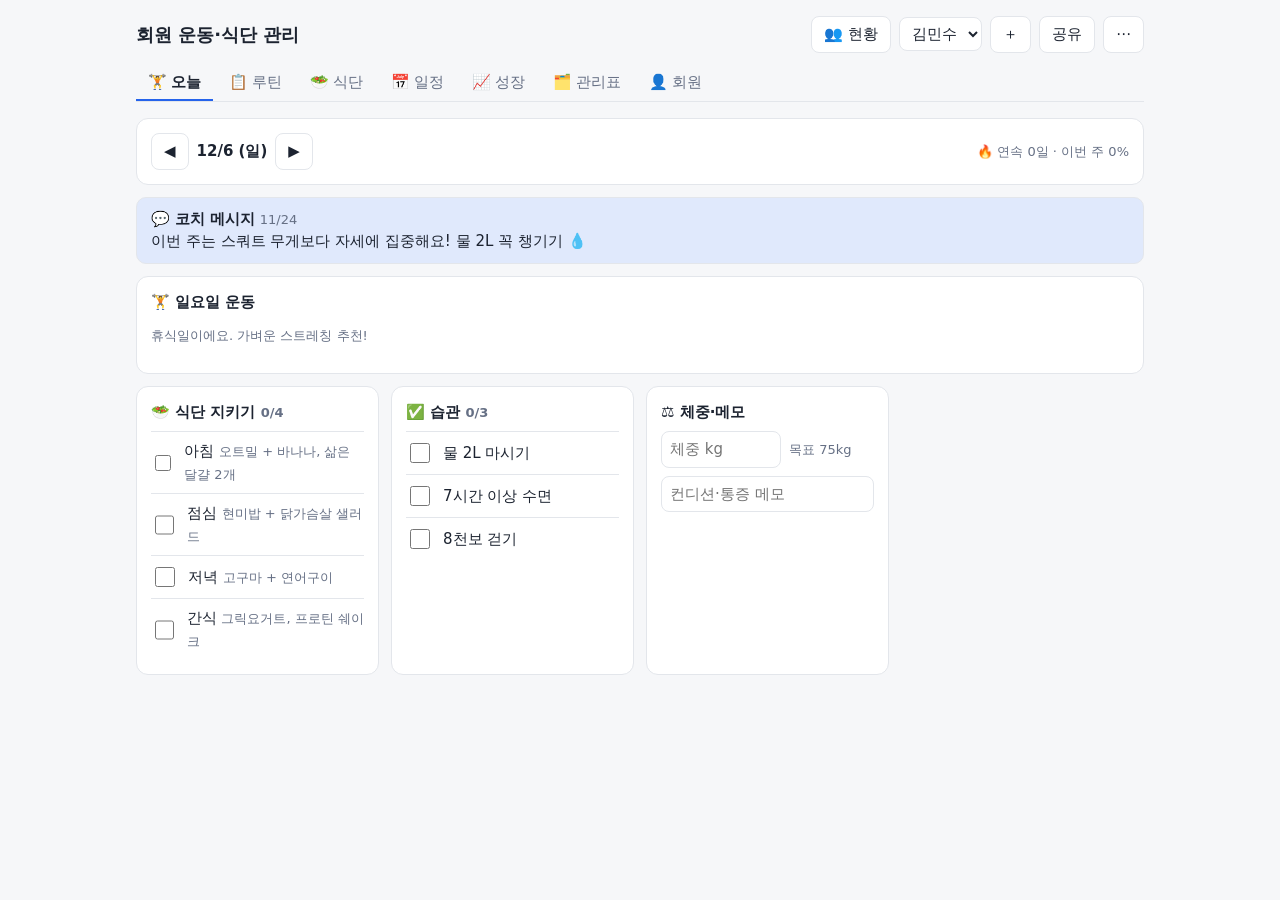
==== commit d5e21f79: "fitness: 모바일 헤더 축소, 휴식 타이머 줄바꿈 수정, 관리표 달력 화면 맞춤 Co-Authored-By: Claude Opus 5.5 <noreply@anthropic.c" ====
--- a/fitness/index.html
+++ b/fitness/index.html
@@ -57,8 +57,9 @@
 th{background:var(--bg);font-weight:600}
 td.l{text-align:left;white-space:nowrap}
 table.wk{min-width:560px}
-.cal td{height:64px;vertical-align:top;cursor:pointer}
-.cal .n{font-size:12px;color:var(--sub)}
+.cal{table-layout:fixed;min-width:330px}.cal th:first-child{width:46px}
+.cal td{height:60px;vertical-align:top;cursor:pointer;overflow:hidden}
+.cal .n{font-size:11px;color:var(--sub)}
 .st-ok{background:color-mix(in srgb,var(--ok) 22%,transparent)}
 .st-part{background:color-mix(in srgb,var(--part) 22%,transparent)}
 .st-rest{color:var(--sub)}
@@ -79,6 +80,7 @@
 #toast.on{opacity:1}
 #timer{position:fixed;left:50%;transform:translateX(-50%);bottom:20px;display:flex;gap:6px;align-items:center;background:var(--fg);color:var(--bg);padding:6px 8px 6px 16px;border-radius:999px;z-index:8;box-shadow:0 4px 16px #0004}
 #timer[hidden]{display:none}
+#timer,#timer *{white-space:nowrap}
 #timer b{font-size:20px;font-variant-numeric:tabular-nums;min-width:52px}
 #timer button{background:transparent;color:inherit;border-color:color-mix(in srgb,var(--bg) 35%,transparent);padding:4px 8px}
 .share .edit{display:none!important}
@@ -98,7 +100,7 @@
 </head>
 <body>
 <div class="wrap" id="app">불러오는 중…</div>
-<div id="timer" hidden role="timer" aria-live="polite"><span>휴식</span><b>1:30</b><button data-act="tm" data-n="-15">-15</button><button data-act="tm" data-n="15">+15</button><button data-act="tm" data-n="0">건너뛰기</button></div>
+<div id="timer" hidden role="timer" aria-live="polite"><span>휴식</span><b>1:30</b><button data-act="tm" data-n="-15">-15</button><button data-act="tm" data-n="15">+15</button><button data-act="tm" data-n="0" aria-label="휴식 건너뛰기">⏭</button></div>
 <div id="toast" role="status"></div>
 <input type="file" id="file" accept=".json" hidden>
 <datalist id="lib"></datalist>
@@ -189,7 +191,7 @@
 function render(){
   const m=M();
   let h=`<header><h1>${SHARE?esc(m.name)+'님 운동 루틴':'회원 운동·식단 관리'}</h1>`;
-  if(!SHARE)h+=`<button data-act="home" class="${tab==='home'?'pri':''}">👥 현황</button><select id="msel" aria-label="회원 선택">${D.members.map(x=>`<option value="${esc(x.id)}"${x.id===m?.id?' selected':''}>${esc(x.name)}</option>`).join('')}</select><button data-act="addM">+ 회원</button><button data-act="share">공유</button><button data-act="more">파일</button>`;
+  if(!SHARE)h+=`<button data-act="home" class="${tab==='home'?'pri':''}">👥 현황</button><select id="msel" aria-label="회원 선택">${D.members.map(x=>`<option value="${esc(x.id)}"${x.id===m?.id?' selected':''}>${esc(x.name)}</option>`).join('')}</select><button data-act="addM" aria-label="회원 추가">＋</button><button data-act="share">공유</button><button data-act="more" aria-label="파일·깃허브">⋯</button>`;
   else h+=`<button class="pri" data-act="sendlog">📤 기록 보내기</button>`;
   h+=`</header>`;
   if(SHARE)h+=`<div class="banner">트레이너가 보낸 루틴이에요. 세트·식단·습관을 체크하면 이 기기에 저장되고, <b>📤 기록 보내기</b>로 트레이너에게 전달돼요.</div>`;
@@ -280,8 +282,8 @@
   let hb=0,ht=0;wk.forEach(w0=>{for(let i=0;i<7;i++){const d=add(w0,i);if(d<=TODAY){ht+=m.habits.length;hb+=(m.log[d]?.hab||[]).length}}});
   let h=`<div class="card"><div class="row"><h3 style="margin:0">${esc(m.name)} · 개인 운동 계획 관리표</h3><span class="noprint" style="margin-left:auto"><button data-act="day" data-n="-7" aria-label="이전 주">◀</button> <button data-act="day" data-n="7" aria-label="다음 주">▶</button> <button data-act="print">🖨 인쇄/PDF</button></span></div>
   <p class="sub">목표 ${esc(m.goal)} · ${esc(m.level)} · 시작 ${esc(m.start)} · 체중 ${m.weight??'-'} → <b>${last??'-'}</b> (목표 ${m.targetWeight??'-'}kg) · 4주 운동 달성 <b>${r}%</b> · 습관 <b>${ht?Math.round(hb/ht*100):0}%</b></p>
-  <div class="tw"><table class="cal"><tr><th>주</th>${WEEK.map(w=>`<th>${w}</th>`).join('')}</tr>${wk.map(w0=>`<tr><th>${md(w0)}~</th>${WEEK.map((_,i)=>{const d=add(w0,i),s=stat(m,d),c=!s.t?'st-rest':s.d===s.t?'st-ok':s.d?'st-part':'',wt=m.log[d]?.weight;return `<td class="${c}${d===TODAY?' today':''}" data-act="goDay" data-d="${d}"><div class="n">${md(d)}</div>${s.t?s.d+'/'+s.t:'휴식'}${wt?`<div class="n">${wt}kg</div>`:''}</td>`}).join('')}</tr>`).join('')}</table></div>
-  <p class="sub">초록=완료 · 노랑=일부 · 칸을 누르면 그날로 이동</p></div>
+  <div class="tw"><table class="cal"><tr><th>주</th>${WEEK.map(w=>`<th>${w}</th>`).join('')}</tr>${wk.map(w0=>`<tr><th>${md(w0)}~</th>${WEEK.map((_,i)=>{const d=add(w0,i),s=stat(m,d),c=!s.t?'st-rest':s.d===s.t?'st-ok':s.d?'st-part':'',wt=m.log[d]?.weight;return `<td class="${c}${d===TODAY?' today':''}" data-act="goDay" data-d="${d}"><div class="n">${md(d)}</div>${s.t?s.d+'/'+s.t:'휴식'}${wt?`<div class="n">${wt}</div>`:''}</td>`}).join('')}</tr>`).join('')}</table></div>
+  <p class="sub">초록=완료 · 노랑=일부 · 작은 숫자=체중(kg) · 칸을 누르면 그날로 이동</p></div>
   <div class="card"><h3>요일별 운동 체크표 (최근 4주)</h3><div class="tw"><table class="wk"><tr><th>요일</th><th>운동</th><th>세트×횟수</th><th>중량</th>${wk.map(w=>`<th>${md(w)}주</th>`).join('')}</tr>`;
   WEEK.forEach((w,wi)=>{const ex=m.routine[w];ex.forEach((e,i)=>{h+=`<tr>${i?'':`<th rowspan="${ex.length}">${w}</th>`}<td class="l">${esc(e.name)}</td><td>${e.sets}×${esc(e.reps)}</td><td>${+e.kg?e.kg+'kg':'-'}</td>${wk.map(w0=>{const d=add(w0,wi);return `<td class="ck" data-act="ck" data-d="${d}" data-name="${esc(e.name)}">${isDone(m,d,e)?'✅':d>TODAY?'':'⬜'}</td>`}).join('')}</tr>`})});
   const k=SLOTS.flatMap(s=>m.meals[s]).reduce((a,f)=>a+(+f.kcal||0),0);
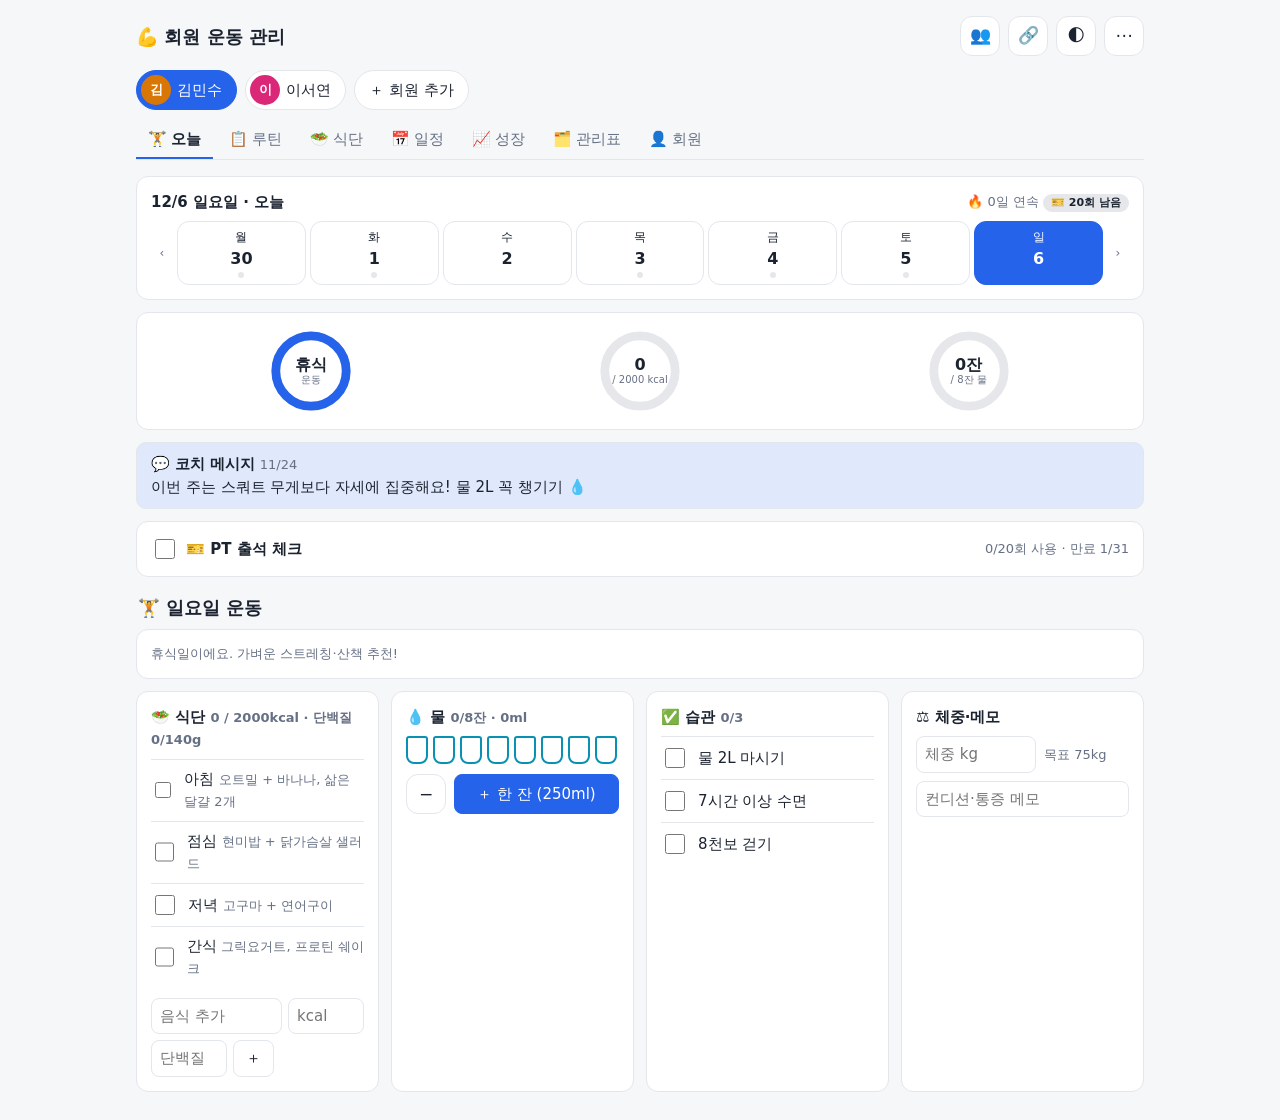
==== commit 3ca0adfb: "fitness: 화면 개편(회원 칩·주간 띠·달성 링·카드형 현황판) + PT 이용권·섭취·물 기록·루틴 템플릿 - 상단: 회원 아바타 칩 전환, 아이콘 버튼, 밝음/어두움 테마 " ====
--- a/fitness/index.html
+++ b/fitness/index.html
@@ -85,9 +85,40 @@
 #timer button{background:transparent;color:inherit;border-color:color-mix(in srgb,var(--bg) 35%,transparent);padding:4px 8px}
 .share .edit{display:none!important}
 .tw{overflow-x:auto}
+.appbar{flex-wrap:nowrap}
+.appbar h1{display:flex;align-items:center;gap:8px;min-width:0;white-space:nowrap;overflow:hidden;text-overflow:ellipsis}
+.icon{width:40px;height:40px;padding:0;display:inline-flex;align-items:center;justify-content:center;border-radius:12px;font-size:17px;flex:none}
+.chips{display:flex;gap:8px;overflow-x:auto;padding:2px 0 12px;scrollbar-width:none}
+.chip{display:flex;align-items:center;gap:6px;border-radius:999px;padding:4px 14px 4px 4px;white-space:nowrap;flex:none}
+.chip.on{background:var(--pri);color:var(--pri-fg);border-color:var(--pri)}
+.av{width:30px;height:30px;border-radius:50%;display:inline-flex;align-items:center;justify-content:center;font-weight:700;font-size:13px;color:#fff;flex:none}
+.week{display:grid;grid-template-columns:22px repeat(7,1fr) 22px;gap:4px;align-items:center}
+.week button{display:flex;flex-direction:column;align-items:center;gap:1px;padding:6px 0;border-radius:12px;font-size:12px}
+.week button b{font-size:16px}
+.week button.on{background:var(--pri);color:var(--pri-fg);border-color:var(--pri)}
+.dot{width:6px;height:6px;border-radius:50%;background:var(--miss)}.dot.ok{background:var(--ok)}.dot.part{background:var(--part)}.dot.rest{background:transparent}
+.hero{display:grid;grid-template-columns:repeat(3,1fr);gap:8px}
+.ring{position:relative;width:88px;height:88px;margin:0 auto}
+.ring svg{width:100%;height:100%;transform:rotate(-90deg)}
+.ring .tr{fill:none;stroke:var(--miss);stroke-width:10}.ring .vl{fill:none;stroke-width:10;stroke-linecap:round;transition:stroke-dashoffset .4s}
+.ring span{position:absolute;inset:0;display:flex;flex-direction:column;align-items:center;justify-content:center;font-weight:700;font-size:16px;line-height:1.15;text-align:center}
+.ring small{font-weight:400;font-size:10px;color:var(--sub)}
+.water{display:flex;gap:5px;flex-wrap:wrap;margin:6px 0 10px}
+.water i{width:22px;height:28px;border:2px solid #0891b2;border-radius:3px 3px 8px 8px}
+.water i.f{background:color-mix(in srgb,#0891b2 60%,transparent)}
+.badge{display:inline-block;font-size:11px;font-weight:600;border-radius:999px;padding:1px 8px;background:var(--miss);color:var(--fg);white-space:nowrap}
+.badge.warn{background:color-mix(in srgb,var(--warn) 18%,transparent);color:var(--warn)}
+.badge.ok{background:color-mix(in srgb,var(--ok) 18%,transparent);color:var(--ok)}
+.mcards{display:grid;gap:10px;grid-template-columns:repeat(auto-fill,minmax(280px,1fr))}
+.mcard{display:flex;gap:12px;align-items:center;cursor:pointer;margin:0}
+.mcard .ring{width:68px;height:68px}.mcard .ring span{font-size:14px}
+.done-line{display:flex;gap:8px;align-items:center;cursor:pointer;padding:10px 14px}
+.done-line .sub{text-align:right}
+.set input,.set button{min-height:44px}
+.yt{font-size:12px;color:var(--sub);text-decoration:none;border:1px solid var(--line);border-radius:999px;padding:1px 8px}
 @media (max-width:640px){
 .wrap{padding-bottom:96px}
-header h1{font-size:16px;width:100%}
+header h1{font-size:16px}
 .tabs{position:fixed;left:0;right:0;bottom:0;z-index:6;margin:0;gap:0;background:var(--card);border-top:1px solid var(--line);border-bottom:0;padding:0 2px env(safe-area-inset-bottom)}
 .tabs button{flex:1 0 50px;display:flex;flex-direction:column;align-items:center;font-size:11px;padding:6px 2px;border-bottom:0;border-top:2px solid transparent}
 .tabs button.on{border-top-color:var(--pri)}
@@ -143,15 +174,27 @@
 function vol(m,d){const lg=m.log[d];if(!lg)return 0;let v=0;const s=lg.sets||{};
   Object.values(s).forEach(a=>a.filter(Boolean).forEach(x=>v+=x.kg*x.reps));
   (m.routine[dn(d)]||[]).forEach(e=>{if((lg.done||[]).includes(e.name)&&!(s[e.name]||[]).some(Boolean))v+=(+e.sets||0)*num(e.reps)*(+e.kg||0)});return v}
-const act=lg=>!!lg&&!!((lg.done||[]).length||Object.values(lg.sets||{}).some(a=>a.some(Boolean))||(lg.meals||[]).length||(lg.hab||[]).length||lg.weight);
+const act=lg=>!!lg&&!!((lg.done||[]).length||Object.values(lg.sets||{}).some(a=>a.some(Boolean))||(lg.meals||[]).length||(lg.hab||[]).length||lg.weight||lg.pt||lg.water||(lg.food||[]).length);
 function streak(m){let d=act(m.log[TODAY])?TODAY:add(TODAY,-1),n=0;while(act(m.log[d])){n++;d=add(d,-1)}return n}
 const lastAct=m=>Object.keys(m.log).filter(d=>act(m.log[d])).sort().at(-1);
 function bodyPts(m,k){const p=Object.keys(m.log).sort().filter(d=>m.log[d][k]!=null&&m.log[d][k]!=='').map(d=>({x:d,y:+m.log[d][k]}));if(k==='weight'&&m.weight&&m.start&&(!p.length||p[0].x>m.start))p.unshift({x:m.start,y:+m.weight});return p}
 const lastW=m=>bodyPts(m,'weight').at(-1)?.y??m.weight;
+const ptUsed=m=>Object.values(m.log).filter(l=>l.pt).length;
+function passInfo(m){const t=+m.pass?.total;if(!t)return null;const used=SHARE?(+m.passUsed||0):ptUsed(m),exp=m.pass.expiry||'',dl=exp?Math.round((new Date(exp+'T00:00')-new Date(TODAY+'T00:00'))/864e5):null;return{total:t,used,left:t-used,exp,warn:t-used<=3||(dl!==null&&dl<=14)}}
+function intake(m,d){const lg=m.log[d]||{};let k=0,p=0;const a=f=>{k+=+f.kcal||0;p+=+f.protein||0};(lg.meals||[]).forEach(s=>(m.meals[s]||[]).forEach(a));(lg.food||[]).forEach(a);return{k,p}}
+const COL=['#2563eb','#16a34a','#d97706','#db2777','#7c3aed','#0891b2','#ea580c'];
+const av=m=>`<span class="av" style="background:${COL[[...String(m.id)].reduce((a,c)=>a+c.charCodeAt(0),0)%COL.length]}" aria-hidden="true">${esc((m.name||'?').trim()[0])}</span>`;
+function ring(p,label,sub,color='var(--pri)'){const r=40,c=2*Math.PI*r,v=Math.max(0,Math.min(1,p||0));return `<div class="ring"><svg viewBox="0 0 100 100" aria-hidden="true"><circle class="tr" cx="50" cy="50" r="${r}"/><circle class="vl" cx="50" cy="50" r="${r}" style="stroke:${color}" stroke-dasharray="${c.toFixed(1)}" stroke-dashoffset="${(c*(1-v)).toFixed(1)}"/></svg><span>${label}<small>${sub}</small></span></div>`}
+const OPEN=new Set(),THEMES=['auto','light','dark'],TI={auto:'🌓',light:'☀️',dark:'🌙'};let theme=LS.get('fit.theme')||'auto';
+const applyTheme=()=>theme==='auto'?document.documentElement.removeAttribute('data-theme'):document.documentElement.setAttribute('data-theme',theme);
+const TPL={
+ '초급 전신 (주3회)':{월:[['스쿼트',3,'10',40],['벤치프레스',3,'10',30],['랫풀다운',3,'12',30],['플랭크',3,'30초',0]],수:[['레그프레스',3,'12',80],['덤벨 숄더프레스',3,'12',8],['시티드 로우',3,'12',25],['크런치',3,'15',0]],금:[['루마니안 데드리프트',3,'10',30],['푸시업',3,'10',0],['원암 덤벨 로우',3,'10',10],['러닝머신',1,'20분',0]]},
+ '상·하체 분할 (주4회)':{월:[['스쿼트',4,'8',60],['레그프레스',3,'12',100],['레그 컬',3,'12',30],['카프 레이즈',3,'15',40]],화:[['벤치프레스',4,'8',50],['바벨 로우',4,'8',40],['오버헤드 프레스',3,'10',30],['랫풀다운',3,'12',40]],목:[['데드리프트',4,'6',80],['런지',3,'10',10],['레그 익스텐션',3,'12',30],['플랭크',3,'60초',0]],금:[['인클라인 벤치프레스',4,'10',40],['풀업(보조)',4,'8',0],['사이드 레터럴 레이즈',3,'15',6],['덤벨 컬',3,'12',8]]},
+ '다이어트 서킷 (주5회)':{월:[['케틀벨 스윙',4,'15',12],['버피',4,'10',0],['스텝밀',1,'20분',0]],화:[['스쿼트',3,'15',30],['푸시업',3,'12',0],['로잉머신',1,'15분',0]],수:[['러닝머신',1,'40분',0]],목:[['런지',3,'12',8],['랫풀다운',3,'15',30],['사이클',1,'20분',0]],금:[['데드리프트',3,'12',40],['덤벨 프레스',3,'12',10],['플랭크',3,'45초',0]]}};
 
 /* ── 공통 ── */
 function toast(t){const e=$('#toast');e.textContent=t;e.classList.add('on');clearTimeout(e._t);e._t=setTimeout(()=>e.classList.remove('on'),2000)}
-function save(){const m=M();const ok=SHARE?LS.set('fit.log.'+m.id,m.log):(D.updated=TODAY,LS.set(KEY+'.cur',cur),LS.set(KEY,D));if(!ok)toast('저장 공간이 부족해요. 사진을 몇 장 지워주세요')}
+function save(){const m=M();let ok;if(SHARE)ok=LS.set('fit.log.'+m.id,m.log);else{D.updated=TODAY;D.members.forEach(x=>{if(x.pass)x.passUsed=ptUsed(x)});LS.set(KEY+'.cur',cur);ok=LS.set(KEY,D)}if(!ok)toast('저장 공간이 부족해요. 사진을 몇 장 지워주세요')}
 function dl(name,text,type){const a=document.createElement('a');a.href=URL.createObjectURL(new Blob([text],{type}));a.download=name;a.click();setTimeout(()=>URL.revokeObjectURL(a.href),1000)}
 async function copy(t){try{await navigator.clipboard.writeText(t);toast('복사했어요')}catch(e){prompt('복사하세요',t)}}
 function togEx(m,d,n){const lg=L(m,d),e=(m.routine[dn(d)]||[]).find(x=>x.name===n)||{name:n,sets:1};lg.done=lg.done||[];
@@ -171,7 +214,7 @@
 
 /* ── 시작 ── */
 async function init(){
-  $('#lib').innerHTML=LIB.map(x=>`<option value="${x}">`).join('');
+  applyTheme();$('#lib').innerHTML=LIB.map(x=>`<option value="${x}">`).join('');
   const q=new URLSearchParams(location.search),h=location.hash;
   try{BASE=await(await fetch('members.json',{cache:'no-store'})).json()}catch(e){}
   let sm=null;if(q.has('trainer'))LS.del('fit.share');
@@ -189,13 +232,12 @@
   cur=m.id;tab='today';save();toast(`${m.name}님 기록 ${n}일 반영했어요`)}catch(e){toast('기록 링크가 손상됐어요')}}
 
 function render(){
-  const m=M();
-  let h=`<header><h1>${SHARE?esc(m.name)+'님 운동 루틴':'회원 운동·식단 관리'}</h1>`;
-  if(!SHARE)h+=`<button data-act="home" class="${tab==='home'?'pri':''}">👥 현황</button><select id="msel" aria-label="회원 선택">${D.members.map(x=>`<option value="${esc(x.id)}"${x.id===m?.id?' selected':''}>${esc(x.name)}</option>`).join('')}</select><button data-act="addM" aria-label="회원 추가">＋</button><button data-act="share">공유</button><button data-act="more" aria-label="파일·깃허브">⋯</button>`;
-  else h+=`<button class="pri" data-act="sendlog">📤 기록 보내기</button>`;
-  h+=`</header>`;
-  if(SHARE)h+=`<div class="banner">트레이너가 보낸 루틴이에요. 세트·식단·습관을 체크하면 이 기기에 저장되고, <b>📤 기록 보내기</b>로 트레이너에게 전달돼요.</div>`;
-  if(!m){$('#app').innerHTML=h+`<div class="card">회원이 없어요. <button class="pri" data-act="addM">+ 회원 추가</button></div>`;return}
+  const m=M();let h='';
+  if(!SHARE)h+=`<header class="appbar"><h1>💪 회원 운동 관리</h1><button class="icon${tab==='home'?' pri':''}" data-act="home" aria-label="회원 현황">👥</button><button class="icon" data-act="share" aria-label="회원에게 공유">🔗</button><button class="icon" data-act="theme" aria-label="화면 테마">${TI[theme]}</button><button class="icon" data-act="more" aria-label="파일·깃허브">⋯</button></header>
+  <div class="chips" aria-label="회원 선택">${D.members.map(x=>`<button class="chip${x.id===m?.id&&tab!=='home'?' on':''}" data-act="pick" data-id="${esc(x.id)}">${av(x)}${esc(x.name)}</button>`).join('')}<button class="chip" data-act="addM" style="padding-left:14px">＋ 회원 추가</button></div>`;
+  else{h+=`<header class="appbar"><h1>${av(m)}${esc(m.name)}님 루틴</h1><button class="icon" data-act="theme" aria-label="화면 테마">${TI[theme]}</button><button class="pri" data-act="sendlog">📤 기록 보내기</button></header>`;
+    if(!LS.get('fit.bn'))h+=`<div class="banner row"><span style="flex:1">트레이너가 보낸 루틴이에요. 체크한 기록은 이 폰에 저장되고 <b>📤 기록 보내기</b>로 전달돼요.</span><button class="x" data-act="bn" aria-label="안내 닫기">✕</button></div>`}
+  if(!m){$('#app').innerHTML=h+`<div class="card">회원이 없어요. <button class="pri" data-act="addM">＋ 회원 추가</button></div>`+modal;return}
   if(tab==='home'&&!SHARE){$('#app').innerHTML=h+vHome()+modal;return}
   h+=`<nav class="tabs">${TABS.filter(t=>!(SHARE&&t[0]==='info')).map(([k,i,v])=>`<button data-act="tab" data-k="${k}" class="${tab===k?'on':''}"><span class="ic" aria-hidden="true">${i}</span><span>${v}</span></button>`).join('')}</nav>`;
   h+=({today:vToday,routine:vRoutine,diet:vDiet,sched:vSched,grow:vGrow,sheet:vSheet,info:vInfo}[tab]||vToday)(m);
@@ -205,32 +247,42 @@
 /* ── 화면 ── */
 function vHome(){
   const mon=monday(TODAY),old=add(TODAY,-2);
-  const rows=D.members.map(m=>({m,r:rate(m,mon,add(mon,6)),s:streak(m),la:lastAct(m),w:lastW(m),nx:m.schedule.filter(x=>x.date>=TODAY).sort((a,b)=>(a.date+a.time).localeCompare(b.date+b.time))[0]}));
-  const idle=rows.filter(x=>!x.la||x.la<old).length,avg=rows.length?Math.round(rows.reduce((a,x)=>a+x.r,0)/rows.length):0;
-  const tdy=D.members.flatMap(m=>m.schedule.filter(x=>x.date===TODAY).map(x=>({...x,n:m.name,id:m.id}))).sort((a,b)=>(a.time||'').localeCompare(b.time||''));
-  return `<div class="kpi"><div><span class="sub">회원</span><b>${D.members.length}명</b></div><div><span class="sub">이번 주 평균 달성</span><b>${avg}%</b></div><div><span class="sub">오늘 PT</span><b>${tdy.length}건</b></div><div><span class="sub">3일+ 기록 없음</span><b class="${idle?'warn':''}">${idle}명</b></div></div>
-  ${tdy.length?`<div class="card"><h3>📅 오늘 일정</h3>${tdy.map(x=>`<div class="item" data-act="pick" data-id="${esc(x.id)}" style="cursor:pointer"><span><b>${esc(x.time)}</b> ${esc(x.n)} · ${esc(x.title)}</span><span class="sub">›</span></div>`).join('')}</div>`:''}
-  <div class="card"><h3>회원 현황</h3><div class="tw"><table class="wk"><tr><th>회원</th><th>목표</th><th>이번 주</th><th>연속</th><th>체중</th><th>다음 일정</th><th>최근 기록</th></tr>${rows.map(x=>`<tr data-act="pick" data-id="${esc(x.m.id)}"><td class="l"><b>${esc(x.m.name)}</b></td><td class="l">${esc(x.m.goal)}</td><td><div class="bar sm"><i style="width:${x.r}%"></i></div>${x.r}%</td><td>${x.s?'🔥'+x.s:'-'}</td><td>${x.w??'-'}</td><td>${x.nx?md(x.nx.date)+' '+esc(x.nx.time):'-'}</td><td class="${!x.la||x.la<old?'warn':''}">${x.la?md(x.la):'없음'}</td></tr>`).join('')}</table></div>
-  <p class="sub">빨간 글씨 = 3일 이상 기록 없음 → 연락 추천. 회원이 보낸 '기록 링크'를 이 기기에서 열면 자동 반영돼요.</p></div>`;
+  const rows=D.members.map(m=>({m,r:rate(m,mon,add(mon,6)),s:streak(m),la:lastAct(m),pi:passInfo(m),nx:m.schedule.filter(x=>x.date>=TODAY).sort((a,b)=>(a.date+a.time).localeCompare(b.date+b.time))[0]}));
+  const idle=rows.filter(x=>!x.la||x.la<old).length,renew=rows.filter(x=>x.pi?.warn).length,avg=rows.length?Math.round(rows.reduce((a,x)=>a+x.r,0)/rows.length):0;
+  const tdy=D.members.flatMap(m=>m.schedule.filter(x=>x.date===TODAY).map(x=>({...x,m}))).sort((a,b)=>(a.time||'').localeCompare(b.time||''));
+  return `<div class="kpi"><div><span class="sub">회원</span><b>${D.members.length}명</b></div><div><span class="sub">이번 주 평균 달성</span><b>${avg}%</b></div><div><span class="sub">3일+ 기록 없음</span><b class="${idle?'warn':''}">${idle}명</b></div><div><span class="sub">재등록 안내 필요</span><b class="${renew?'warn':''}">${renew}명</b></div></div>
+  <div class="card"><h3>📅 오늘 PT ${tdy.length}건</h3>${tdy.map(x=>`<div class="item" data-act="pick" data-id="${esc(x.m.id)}" style="cursor:pointer"><span class="row" style="gap:8px">${av(x.m)}<b>${esc(x.time)}</b> ${esc(x.m.name)} · ${esc(x.title)}</span><span class="sub">›</span></div>`).join('')||'<p class="sub" style="margin:0">오늘 예약된 일정이 없어요</p>'}</div>
+  <div class="mcards">${rows.map(x=>`<div class="card mcard" data-act="pick" data-id="${esc(x.m.id)}" role="button" aria-label="${esc(x.m.name)} 열기">${ring(x.r/100,x.r+'%','이번 주')}<div style="min-width:0;flex:1"><div class="row" style="gap:6px">${av(x.m)}<b>${esc(x.m.name)}</b>${x.s?`<span class="badge ok">🔥 ${x.s}일</span>`:''}</div><div class="sub" style="margin:2px 0 4px">${esc(x.m.goal)||'목표 미입력'} · ${lastW(x.m)??'-'}kg</div><div class="row" style="gap:4px">${x.pi?`<span class="badge${x.pi.warn?' warn':''}">🎫 ${x.pi.left}회 남음</span>`:''}<span class="badge${!x.la||x.la<old?' warn':''}">${x.la?'기록 '+md(x.la):'기록 없음'}</span>${x.nx?`<span class="badge">📅 ${md(x.nx.date)} ${esc(x.nx.time)}</span>`:''}</div></div></div>`).join('')}</div>
+  <p class="sub">빨간 표시 = 3일 이상 기록 없음 또는 PT 3회 이하·만료 2주 이내 → 연락 추천. 회원이 보낸 '기록 링크'를 이 기기에서 열면 자동 반영돼요.</p>`;
 }
 
 const exTxt=e=>`${e.sets}×${esc(e.reps)}${+e.kg?' · '+e.kg+'kg':''}`;
 function exCard(m,e){
-  const ok=isDone(m,day,e),ck=`<input type="checkbox" data-act="ex" data-name="${esc(e.name)}"${ok?' checked':''} aria-label="${esc(e.name)} 완료">`;
-  if(timed(e))return `<div class="card${ok?' ok':''}"><label class="row" style="cursor:pointer">${ck}<b>${esc(e.name)}</b><span class="sub">${exTxt(e)}</span></label></div>`;
+  const ok=isDone(m,day,e),done=raw(m,day,e.name).filter(Boolean),nm=esc(e.name);
+  if(ok&&!OPEN.has(e.name))return `<div class="card ok done-line" data-act="open" data-name="${nm}" role="button" aria-expanded="false"><span aria-hidden="true">✅</span><b>${nm}</b><span class="sub" style="margin-left:auto">${done.length?done.map(x=>x.kg+'×'+x.reps).join(' · '):'완료'} ▾</span></div>`;
+  const ck=`<input type="checkbox" data-act="ex" data-name="${nm}"${ok?' checked':''} aria-label="${nm} 완료">`,yt=`<a class="yt" href="https://www.youtube.com/results?search_query=${encodeURIComponent(e.name+' 자세')}" target="_blank" rel="noopener">▶ 자세</a>`,fold=ok?`<button class="x" data-act="open" data-name="${nm}">▴ 접기</button>`:'';
+  if(timed(e))return `<div class="card${ok?' ok':''}"><div class="row"><label class="row" style="cursor:pointer">${ck}<b>${nm}</b><span class="sub">${exTxt(e)}</span></label><span style="margin-left:auto">${yt}${fold}</span></div></div>`;
   const t=target(m,day,e),a=raw(m,day,e.name),n=Math.max(+e.sets||1,a.length);let rows='';
-  for(let i=0;i<n;i++){const v=a[i];rows+=`<div class="set"><span class="sub">${i+1}</span><input inputmode="decimal" aria-label="${i+1}세트 무게" value="${v?v.kg:t.kg||''}"><input inputmode="numeric" aria-label="${i+1}세트 횟수" value="${v?v.reps:t.reps}"><button data-act="set" data-name="${esc(e.name)}" data-i="${i}" data-rest="${+e.rest||90}" class="${v?'done':''}" aria-label="${i+1}세트 완료">✓</button></div>`}
-  return `<div class="card${ok?' ok':''}"><div class="row"><label class="row" style="cursor:pointer">${ck}<b>${esc(e.name)}</b></label><span class="sub" style="margin-left:auto">${exTxt(e)}${t.up?` · <span class="pr">⬆ ${t.kg}kg 도전</span>`:''}</span></div>${t.prev?`<div class="sub">지난번 ${md(t.prev.d)}: ${t.prev.s.map(x=>x.kg+'×'+x.reps).join(', ')}</div>`:''}<div class="set hd sub"><span>세트</span><span>kg</span><span>회</span><span></span></div>${rows}<button class="x" data-act="addSet" data-name="${esc(e.name)}">+ 세트 추가</button></div>`;
-}
+  for(let i=0;i<n;i++){const v=a[i];rows+=`<div class="set"><span class="sub">${i+1}</span><input inputmode="decimal" aria-label="${i+1}세트 무게" value="${v?v.kg:t.kg||''}"><input inputmode="numeric" aria-label="${i+1}세트 횟수" value="${v?v.reps:t.reps}"><button data-act="set" data-name="${nm}" data-i="${i}" data-rest="${+e.rest||90}" class="${v?'done':''}" aria-label="${i+1}세트 완료">✓</button></div>`}
+  return `<div class="card${ok?' ok':''}"><div class="row"><label class="row" style="cursor:pointer">${ck}<b>${nm}</b></label>${yt}<span class="sub" style="margin-left:auto">${exTxt(e)}${t.up?` · <span class="pr">⬆ ${t.kg}kg 도전</span>`:''}</span>${fold}</div>${t.prev?`<div class="sub">지난번 ${md(t.prev.d)}: ${t.prev.s.map(x=>x.kg+'×'+x.reps).join(', ')}</div>`:''}<div class="set hd sub"><span>세트</span><span>kg</span><span>회</span><span></span></div>${rows}<button class="x" data-act="addSet" data-name="${nm}">＋ 세트 추가</button></div>`;
+}
+
 function vToday(m){
-  const ex=m.routine[dn(day)],lg=m.log[day]||{},s=stat(m,day),pct=s.t?Math.round(s.d/s.t*100):0,sc=m.schedule.filter(x=>x.date===day),c=m.coach[0];
-  return `<div class="card row"><button data-act="day" data-n="-1" aria-label="전날">◀</button><b>${md(day)} (${dn(day)})</b><button data-act="day" data-n="1" aria-label="다음날">▶</button>${day!==TODAY?'<button data-act="day" data-n="0">오늘</button>':''}<span class="sub" style="margin-left:auto">🔥 연속 ${streak(m)}일 · 이번 주 ${rate(m,monday(day),add(monday(day),6))}%</span></div>
+  const ex=m.routine[dn(day)],lg=m.log[day]||{},s=stat(m,day),sc=m.schedule.filter(x=>x.date===day),c=m.coach[0],ik=intake(m,day),wt=+m.water||8,w=lg.water||0,pi=passInfo(m),mon=monday(day);
+  const strip=WEEK.map((wd,i)=>{const d=add(mon,i),x=stat(m,d);return `<button class="${d===day?'on':''}" data-act="goDay" data-d="${d}" aria-label="${md(d)} ${wd}요일"><span>${wd}</span><b>${+d.slice(8)}</b><i class="dot ${!x.t?'rest':x.d===x.t?'ok':x.d?'part':''}"></i></button>`}).join('');
+  return `<div class="card"><div class="row" style="margin-bottom:8px"><b>${md(day)} ${dn(day)}요일${day===TODAY?' · 오늘':''}</b>${day!==TODAY?'<button data-act="day" data-n="0">오늘로</button>':''}<span class="sub" style="margin-left:auto">🔥 ${streak(m)}일 연속${pi?` <span class="badge${pi.warn?' warn':''}">🎫 ${pi.left}회 남음</span>`:''}</span></div>
+  <div class="week"><button class="x" data-act="day" data-n="-7" aria-label="이전 주">‹</button>${strip}<button class="x" data-act="day" data-n="7" aria-label="다음 주">›</button></div></div>
+  <div class="card hero">${ring(s.t?s.d/s.t:1,s.t?s.d+'/'+s.t:'휴식','운동')}${ring(m.kcal?ik.k/m.kcal:0,ik.k.toLocaleString(),'/ '+(m.kcal||'-')+' kcal',m.kcal&&ik.k>m.kcal*1.1?'var(--warn)':'var(--ok)')}${ring(w/wt,w+'잔','/ '+wt+'잔 물','#0891b2')}</div>
   ${c?`<div class="banner">💬 <b>코치 메시지</b> <span class="sub">${md(c.date)}</span><br>${esc(c.text)}</div>`:''}
   ${sc.length?`<div class="card"><h3>📅 일정</h3>${sc.map(x=>`<div class="item"><span>${esc(x.time)} ${esc(x.title)}</span><span class="sub">${esc(x.note)}</span></div>`).join('')}</div>`:''}
-  <div class="card"><h3>🏋️ ${dn(day)}요일 운동 ${s.t?`<span class="sub">${s.d}/${s.t} 완료</span>`:''}</h3>${s.t?`<div class="bar"><i style="width:${pct}%"></i></div><p class="sub" style="margin:0">세트마다 ✓ 누르면 휴식 타이머가 시작되고, 지난 기록을 보고 다음 무게를 추천해요.</p>`:'<p class="sub">휴식일이에요. 가벼운 스트레칭 추천!</p>'}</div>
-  ${ex.map(e=>exCard(m,e)).join('')}
-  <div class="grid">
-  <div class="card"><h3>🥗 식단 지키기 <span class="sub">${(lg.meals||[]).length}/4</span></h3>${SLOTS.map(sl=>`<label class="chk"><input type="checkbox" data-act="meal" data-slot="${sl}"${(lg.meals||[]).includes(sl)?' checked':''}><span>${sl} <span class="sub">${esc(m.meals[sl].map(f=>f.food).join(', ')||'자유')}</span></span></label>`).join('')}</div>
+  ${pi?`<div class="card edit"><label class="row" style="cursor:pointer"><input type="checkbox" data-act="pt"${lg.pt?' checked':''}><b>🎫 PT 출석 체크</b><span class="sub" style="margin-left:auto">${pi.used}/${pi.total}회 사용${pi.exp?' · 만료 '+md(pi.exp):''}</span></label></div>`:''}
+  <h3 style="margin:18px 2px 8px">🏋️ ${dn(day)}요일 운동 ${s.t?`<span class="sub">${s.d}/${s.t} 완료 · 세트 ✓ 누르면 휴식 타이머</span>`:''}</h3>
+  ${s.t?ex.map(e=>exCard(m,e)).join(''):'<div class="card sub">휴식일이에요. 가벼운 스트레칭·산책 추천!</div>'}
+  <div class="grid" style="margin-top:12px">
+  <div class="card"><h3>🥗 식단 <span class="sub">${ik.k.toLocaleString()} / ${m.kcal||'-'}kcal · 단백질 ${ik.p}/${m.protein||'-'}g</span></h3>${SLOTS.map(sl=>`<label class="chk"><input type="checkbox" data-act="meal" data-slot="${sl}"${(lg.meals||[]).includes(sl)?' checked':''}><span>${sl} <span class="sub">${esc(m.meals[sl].map(f=>f.food).join(', ')||'자유')}</span></span></label>`).join('')}
+    ${(lg.food||[]).map((f,i)=>`<div class="item"><span>➕ ${esc(f.food)}</span><span class="sub">${f.kcal}kcal · 단 ${f.protein}g <button class="x" data-act="delFood" data-i="${i}" aria-label="삭제">×</button></span></div>`).join('')}
+    <form class="add" data-form="food"><input name="food" placeholder="음식 추가" required><input class="s" name="kcal" type="number" placeholder="kcal" required><input class="s" name="protein" type="number" placeholder="단백질g"><button aria-label="음식 추가">＋</button></form></div>
+  <div class="card"><h3>💧 물 <span class="sub">${w}/${wt}잔 · ${(w*250).toLocaleString()}ml</span></h3><div class="water" aria-hidden="true">${Array.from({length:wt},(_,i)=>`<i class="${i<w?'f':''}"></i>`).join('')}</div><div class="row"><button class="icon" data-act="water" data-n="-1" aria-label="한 잔 빼기">−</button><button class="pri" data-act="water" data-n="1" style="flex:1;min-height:40px">＋ 한 잔 (250ml)</button></div></div>
   <div class="card"><h3>✅ 습관 <span class="sub">${(lg.hab||[]).length}/${m.habits.length}</span></h3>${m.habits.map(x=>`<label class="chk"><input type="checkbox" data-act="hab" data-h="${esc(x)}"${(lg.hab||[]).includes(x)?' checked':''}><span>${esc(x)}</span></label>`).join('')||'<p class="sub">회원 탭에서 습관을 정해요</p>'}</div>
   <div class="card"><h3>⚖️ 체중·메모</h3><div class="row"><input type="number" step="0.1" inputmode="decimal" placeholder="체중 kg" data-log="weight" value="${lg.weight??''}" style="width:120px"><span class="sub">목표 ${m.targetWeight??'-'}kg</span></div><input placeholder="컨디션·통증 메모" data-log="memo" value="${esc(lg.memo)}" style="width:100%;margin-top:8px"></div>
   </div>`;
@@ -239,6 +291,7 @@
 function vRoutine(m){
   return `<div class="grid">${WEEK.map(w=>{const ex=m.routine[w];return `<div class="card"><h3>${w}요일 <span class="sub">${ex.length?ex.length+'종목 · '+ex.reduce((a,e)=>a+(+e.sets||0),0)+'세트':'휴식'}</span></h3>${ex.map((e,i)=>`<div class="item"><span>${esc(e.name)}</span><span class="sub">${exTxt(e)} <button class="x edit" data-act="delEx" data-w="${w}" data-i="${i}" aria-label="삭제">×</button></span></div>`).join('')}</div>`}).join('')}</div>
   <div class="card edit"><h3>운동 추가</h3><form class="add" data-form="ex"><select name="w">${WEEK.map(w=>`<option>${w}</option>`).join('')}</select><input name="name" list="lib" placeholder="운동 이름 (목록에서 선택 가능)" required><input class="s" name="sets" type="number" min="1" placeholder="세트" required><input class="s" name="reps" placeholder="횟수/분" required><input class="s" name="kg" type="number" step="0.5" placeholder="kg"><input class="s" name="rest" type="number" step="15" placeholder="휴식초"><button class="pri">추가</button></form>
+  <div class="row" style="margin-top:10px"><span class="sub">📦 템플릿:</span><select id="tpl" aria-label="프로그램 템플릿">${Object.keys(TPL).map(k=>`<option>${k}</option>`).join('')}</select><button data-act="tpl">적용</button></div>
   <div class="row" style="margin-top:10px"><span class="sub">요일 복사:</span><select id="cpf">${WEEK.map(w=>`<option>${w}</option>`).join('')}</select>→<select id="cpt">${WEEK.map(w=>`<option>${w}</option>`).join('')}</select><button data-act="cpDay">복사</button></div></div>`;
 }
 
@@ -292,20 +345,21 @@
 
 function vInfo(m){
   const f=(k,l,t='text')=>`<label class="sub">${l}<br><input type="${t}" data-f="${k}" value="${esc(m[k])}"${t==='number'?' step="0.1"':''} style="width:100%"></label>`;
+  const pf=(k,l,t)=>`<label class="sub">${l}<br><input type="${t}" data-pf="${k}" value="${esc(m.pass?.[k])}" style="width:100%"></label>`,pi=passInfo(m);
   const bmi=m.height&&m.weight?(m.weight/((m.height/100)**2)).toFixed(1):'-';
   const memos=Object.keys(m.log).sort().reverse().filter(d=>m.log[d].memo).slice(0,7);
-  return `<div class="card"><div class="grid">${f('name','이름')}${f('goal','목표')}${f('level','수준')}${f('start','시작일','date')}${f('height','키(cm)','number')}${f('weight','시작 체중(kg)','number')}${f('targetWeight','목표 체중(kg)','number')}${f('kcal','하루 목표 kcal','number')}${f('protein','하루 목표 단백질(g)','number')}</div>
+  return `<div class="card"><div class="grid">${f('name','이름')}${f('goal','목표')}${f('level','수준')}${f('start','시작일','date')}${f('height','키(cm)','number')}${f('weight','시작 체중(kg)','number')}${f('targetWeight','목표 체중(kg)','number')}${f('kcal','하루 목표 kcal','number')}${f('protein','하루 목표 단백질(g)','number')}${f('water','하루 물 목표(잔)','number')}${pf('total','PT 이용권 총 횟수','number')}${pf('expiry','이용권 만료일','date')}</div>
   <label class="sub" style="display:block;margin-top:10px">매일 습관 (쉼표로 구분)<br><input data-f="habits" value="${esc(m.habits.join(', '))}" style="width:100%"></label>
-  <p class="sub">BMI ${bmi} · 회원 ID ${esc(m.id)}</p><button data-act="delM" style="color:var(--warn)">회원 삭제</button></div>
+  <p class="sub">BMI ${bmi} · 회원 ID ${esc(m.id)}${pi?` · PT ${pi.used}/${pi.total}회 사용 (남은 ${pi.left}회)`:''}</p><button data-act="delM" style="color:var(--warn)">회원 삭제</button></div>
   <div class="card"><h3>💬 코치 메시지</h3><form class="add" data-form="coach"><input name="text" placeholder="예: 스쿼트 자세 좋아졌어요! 물 더 챙기기" required><button class="pri">등록</button></form><p class="sub">회원 화면 '오늘' 맨 위에 보여요 (공유 링크를 다시 보내야 반영)</p>${m.coach.map((c,i)=>`<div class="item"><span><span class="sub">${md(c.date)}</span> ${esc(c.text)}</span><button class="x" data-act="delCoach" data-i="${i}" aria-label="삭제">×</button></div>`).join('')}</div>
   ${memos.length?`<div class="card"><h3>📝 회원 컨디션 메모</h3>${memos.map(d=>`<div class="item"><span>${esc(m.log[d].memo)}</span><span class="sub">${md(d)}</span></div>`).join('')}</div>`:''}`;
 }
 
 /* ── 공유·파일 ── */
-function shareLinks(m){const u=location.origin+location.pathname,inRepo=BASE?.members.some(x=>x.id===m.id);return{live:u+'#s='+enc({...m,log:{},photos:[]}),repo:inRepo?u+'?m='+encodeURIComponent(m.id):''}}
+function shareLinks(m){const u=location.origin+location.pathname,inRepo=BASE?.members.some(x=>x.id===m.id);return{live:u+'#s='+enc({...m,log:{},photos:[],passUsed:ptUsed(m)}),repo:inRepo?u+'?m='+encodeURIComponent(m.id):''}}
 function logLink(m){const since=add(TODAY,-27),log={};Object.keys(m.log).filter(d=>d>=since).forEach(d=>log[d]=m.log[d]);return location.origin+location.pathname+'#log='+enc({id:m.id,log})}
 function weekText(m){const mon=monday(day);let t=`[${m.name}] 운동 기록 ${md(mon)}~${md(add(mon,6))}\n`;
-  WEEK.forEach((w,i)=>{const d=add(mon,i),s=stat(m,d),lg=m.log[d]||{};t+=`${w} ${md(d)} ${s.t?(s.d===s.t?'✅':s.d?'🟨':'⬜')+` 운동 ${s.d}/${s.t}`:'휴식'}${lg.meals?.length?` · 식단 ${lg.meals.length}/4`:''}${lg.hab?.length?` · 습관 ${lg.hab.length}/${m.habits.length}`:''}${lg.weight?` · ${lg.weight}kg`:''}${lg.memo?` · ${lg.memo}`:''}\n`});
+  WEEK.forEach((w,i)=>{const d=add(mon,i),s=stat(m,d),lg=m.log[d]||{};t+=`${w} ${md(d)} ${s.t?(s.d===s.t?'✅':s.d?'🟨':'⬜')+` 운동 ${s.d}/${s.t}`:'휴식'}${lg.meals?.length?` · 식단 ${lg.meals.length}/4`:''}${lg.hab?.length?` · 습관 ${lg.hab.length}/${m.habits.length}`:''}${lg.water?` · 물 ${lg.water}잔`:''}${lg.weight?` · ${lg.weight}kg`:''}${lg.memo?` · ${lg.memo}`:''}\n`});
   return t+`달성률 ${rate(m,mon,add(mon,6))}% · 연속 ${streak(m)}일`}
 function ics(m){const z=n=>String(n).padStart(2,'0'),n=new Date(),st=`${n.getUTCFullYear()}${z(n.getUTCMonth()+1)}${z(n.getUTCDate())}T${z(n.getUTCHours())}${z(n.getUTCMinutes())}00Z`,c=s=>String(s||'').replace(/[,;\\]/g,'\\$&').replace(/\n/g,'\\n');
   const L=['BEGIN:VCALENDAR','VERSION:2.0','PRODID:-//LINK//fitness//KO'];m.schedule.forEach((s,i)=>{const dt=s.date.replace(/-/g,'')+'T'+(s.time||'09:00').replace(':','')+'00';L.push('BEGIN:VEVENT',`UID:${m.id}-${i}-${dt}@link`,'DTSTAMP:'+st,'DTSTART:'+dt,'DURATION:PT1H','SUMMARY:'+c(s.title),'DESCRIPTION:'+c(s.note),'BEGIN:VALARM','TRIGGER:-PT1H','ACTION:DISPLAY','DESCRIPTION:'+c(s.title),'END:VALARM','END:VEVENT')});
@@ -317,7 +371,7 @@
 const ACT={
   tab:o=>{tab=o.k;LS.set(KEY+'.tab',tab);render();scrollTo(0,0)},
   home:()=>{tab='home';render()},
-  pick:o=>{cur=o.id;tab='today';day=TODAY;save();render()},
+  pick:o=>{cur=o.id;if(tab==='home')tab='today';day=TODAY;OPEN.clear();save();render();scrollTo(0,0)},
   day:o=>{day=+o.n?add(day,+o.n):TODAY;render()},
   goDay:o=>{day=o.d;tab='today';render()},
   ex:o=>{togEx(M(),day,o.name);save();render()},
@@ -347,6 +401,13 @@
   backup:()=>dl(`fitness_backup_${TODAY}.json`,JSON.stringify(D),'application/json'),
   import:()=>$('#file').click(),
   repo:async()=>{if(!confirm('이 기기의 수정 내용을 저장소 데이터로 바꿀까요? (사진은 유지)'))return;try{const ph=Object.fromEntries(D.members.map(m=>[m.id,m.photos]));D=await(await fetch('members.json',{cache:'no-store'})).json();D.members.forEach(m=>{fix(m);m.photos=ph[m.id]||[]});cur=D.members[0]?.id;modal='';save();render();toast('불러왔어요')}catch(e){toast('불러오기 실패')}},
+  open:o=>{OPEN.has(o.name)?OPEN.delete(o.name):OPEN.add(o.name);render()},
+  pt:()=>{const m=M(),lg=L(m,day);if(lg.pt)delete lg.pt;else lg.pt=1;save();render();toast(lg.pt?`출석 완료 · 남은 PT ${passInfo(m).left}회`:'출석 취소')},
+  water:o=>{const lg=L(M(),day);lg.water=Math.max(0,(lg.water||0)+(+o.n));save();render()},
+  delFood:o=>{L(M(),day).food.splice(+o.i,1);save();render()},
+  theme:()=>{theme=THEMES[(THEMES.indexOf(theme)+1)%3];LS.set('fit.theme',theme);applyTheme();render();toast({auto:'자동 테마',light:'밝은 화면',dark:'어두운 화면'}[theme])},
+  tpl:()=>{const k=$('#tpl').value;if(!confirm(`'${k}' 템플릿으로 주간 루틴을 바꿀까요? (지금 루틴은 사라져요)`))return;const t=TPL[k];M().routine=Object.fromEntries(WEEK.map(w=>[w,(t[w]||[]).map(([name,sets,reps,kg])=>({name,sets,reps,kg}))]));save();render();toast('템플릿 적용 완료 · 무게는 회원에 맞게 조절하세요')},
+  bn:()=>{LS.set('fit.bn',1);render()},
   print:()=>window.print(),
   ics:()=>ics(M()),
   close:(o,el,e)=>{if(e.target!==el)return;modal='';render()},
@@ -357,12 +418,14 @@
   if(t==='ex')m.routine[v.w].push({name:v.name.trim(),sets:+v.sets,reps:v.reps.trim(),kg:+v.kg||0,...(+v.rest?{rest:+v.rest}:{})});
   if(t==='meal')m.meals[v.s].push({food:v.food.trim(),kcal:+v.kcal,protein:+v.protein||0});
   if(t==='sch')for(let i=0;i<Math.min(12,Math.max(1,+v.rep||1));i++)m.schedule.push({date:add(v.date,i*7),time:v.time,title:v.title.trim(),note:v.note.trim()});
+  if(t==='food'){const lg=L(m,day);(lg.food=lg.food||[]).push({food:v.food.trim(),kcal:+v.kcal||0,protein:+v.protein||0})}
   if(t==='coach')m.coach.unshift({date:TODAY,text:v.text.trim()});
   if(t==='body'){const lg=L(m,v.d||day);Object.keys(BODY).forEach(k=>{if(v[k]!=='')lg[k]=+v[k]})}
   save();render();toast(t==='coach'?'등록했어요':t==='body'?'기록했어요':'추가했어요')});
 document.addEventListener('change',e=>{const t=e.target,m=M();
   if(t.id==='msel'){cur=t.value;if(tab==='home')tab='today';save();render()}
   else if(t.dataset.f==='habits'){m.habits=t.value.split(',').map(s=>s.trim()).filter(Boolean);save()}
+  else if(t.dataset.pf){m.pass=m.pass||{};m.pass[t.dataset.pf]=t.type==='number'?(+t.value||0):t.value;save()}
   else if(t.dataset.f){m[t.dataset.f]=t.type==='number'?(t.value===''?null:+t.value):t.value;save();if(t.dataset.f==='name')render()}
   else if(t.dataset.log){const lg=L(m,day);if(t.type==='number'){if(t.value==='')delete lg.weight;else lg.weight=+t.value}else lg.memo=t.value;save()}
   else if(t.dataset.sel){t.dataset.sel==='ex'?chEx=t.value:chBody=t.value;render()}
